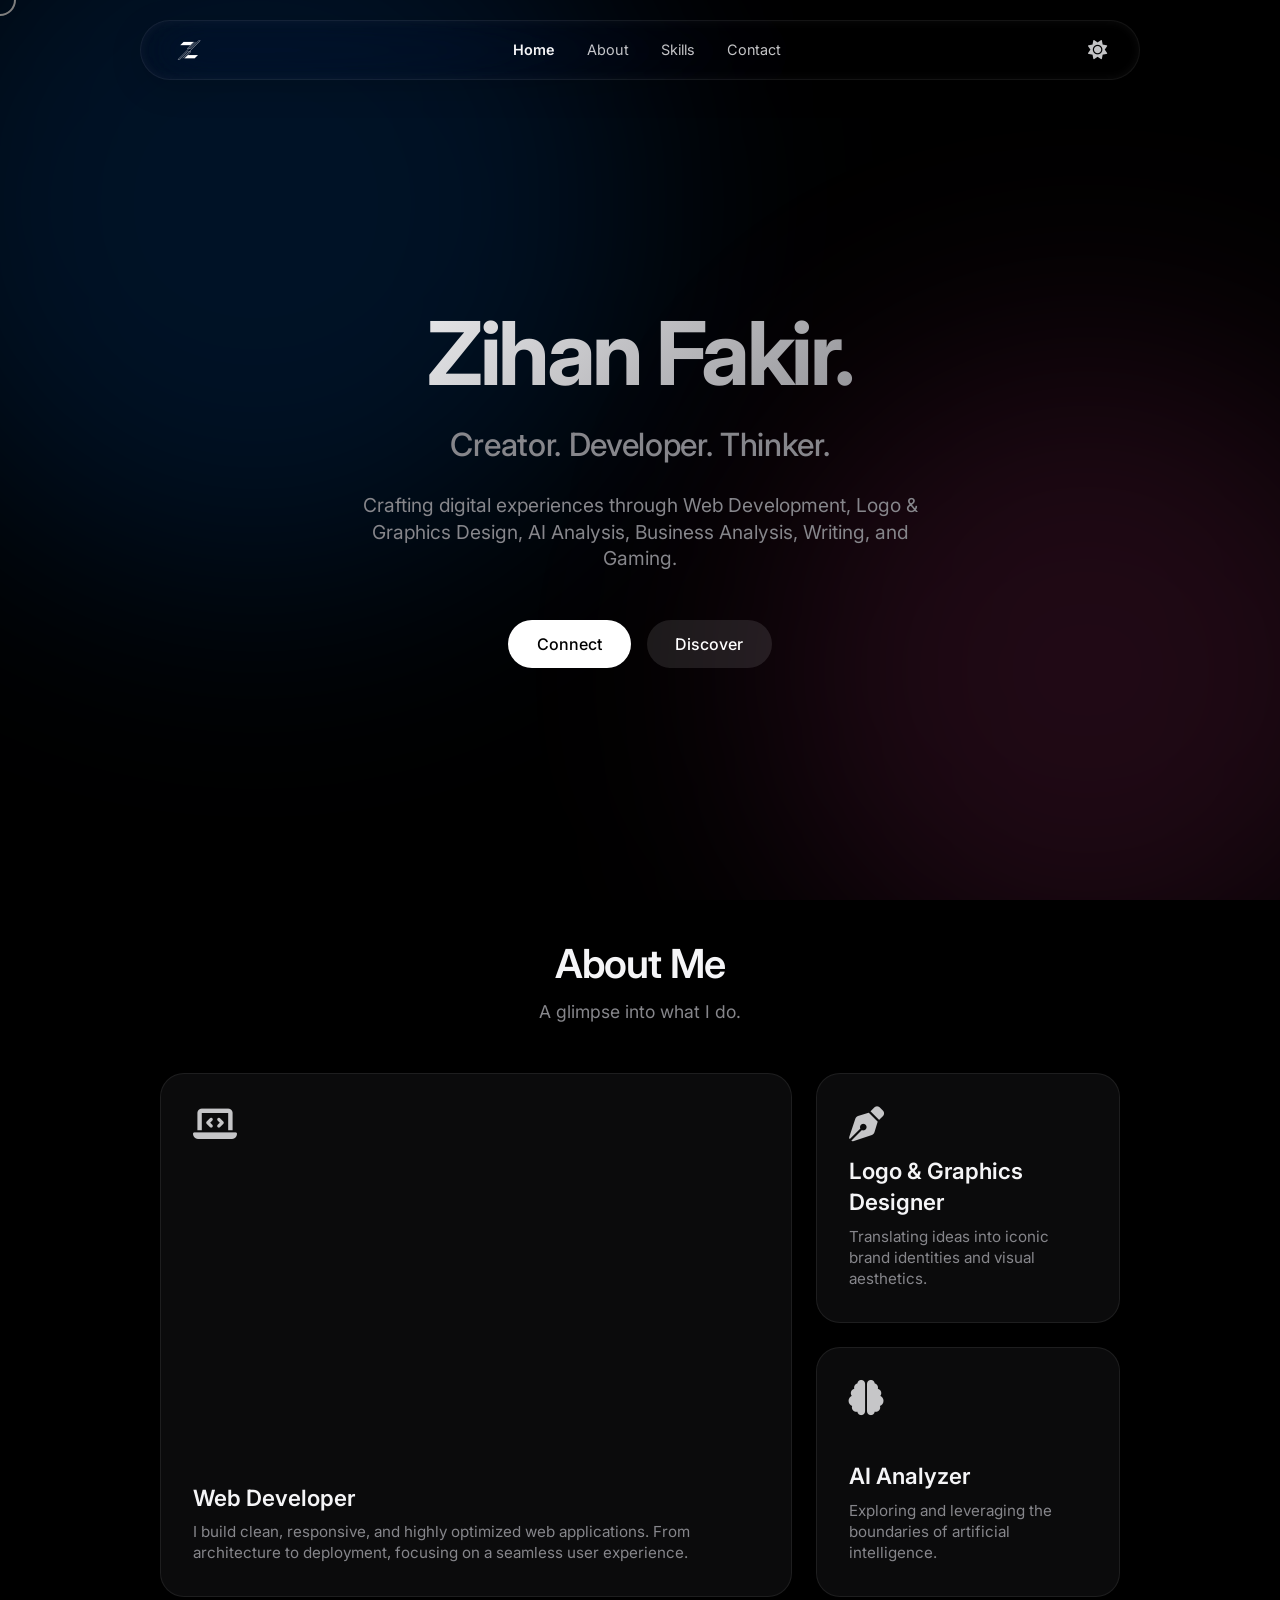
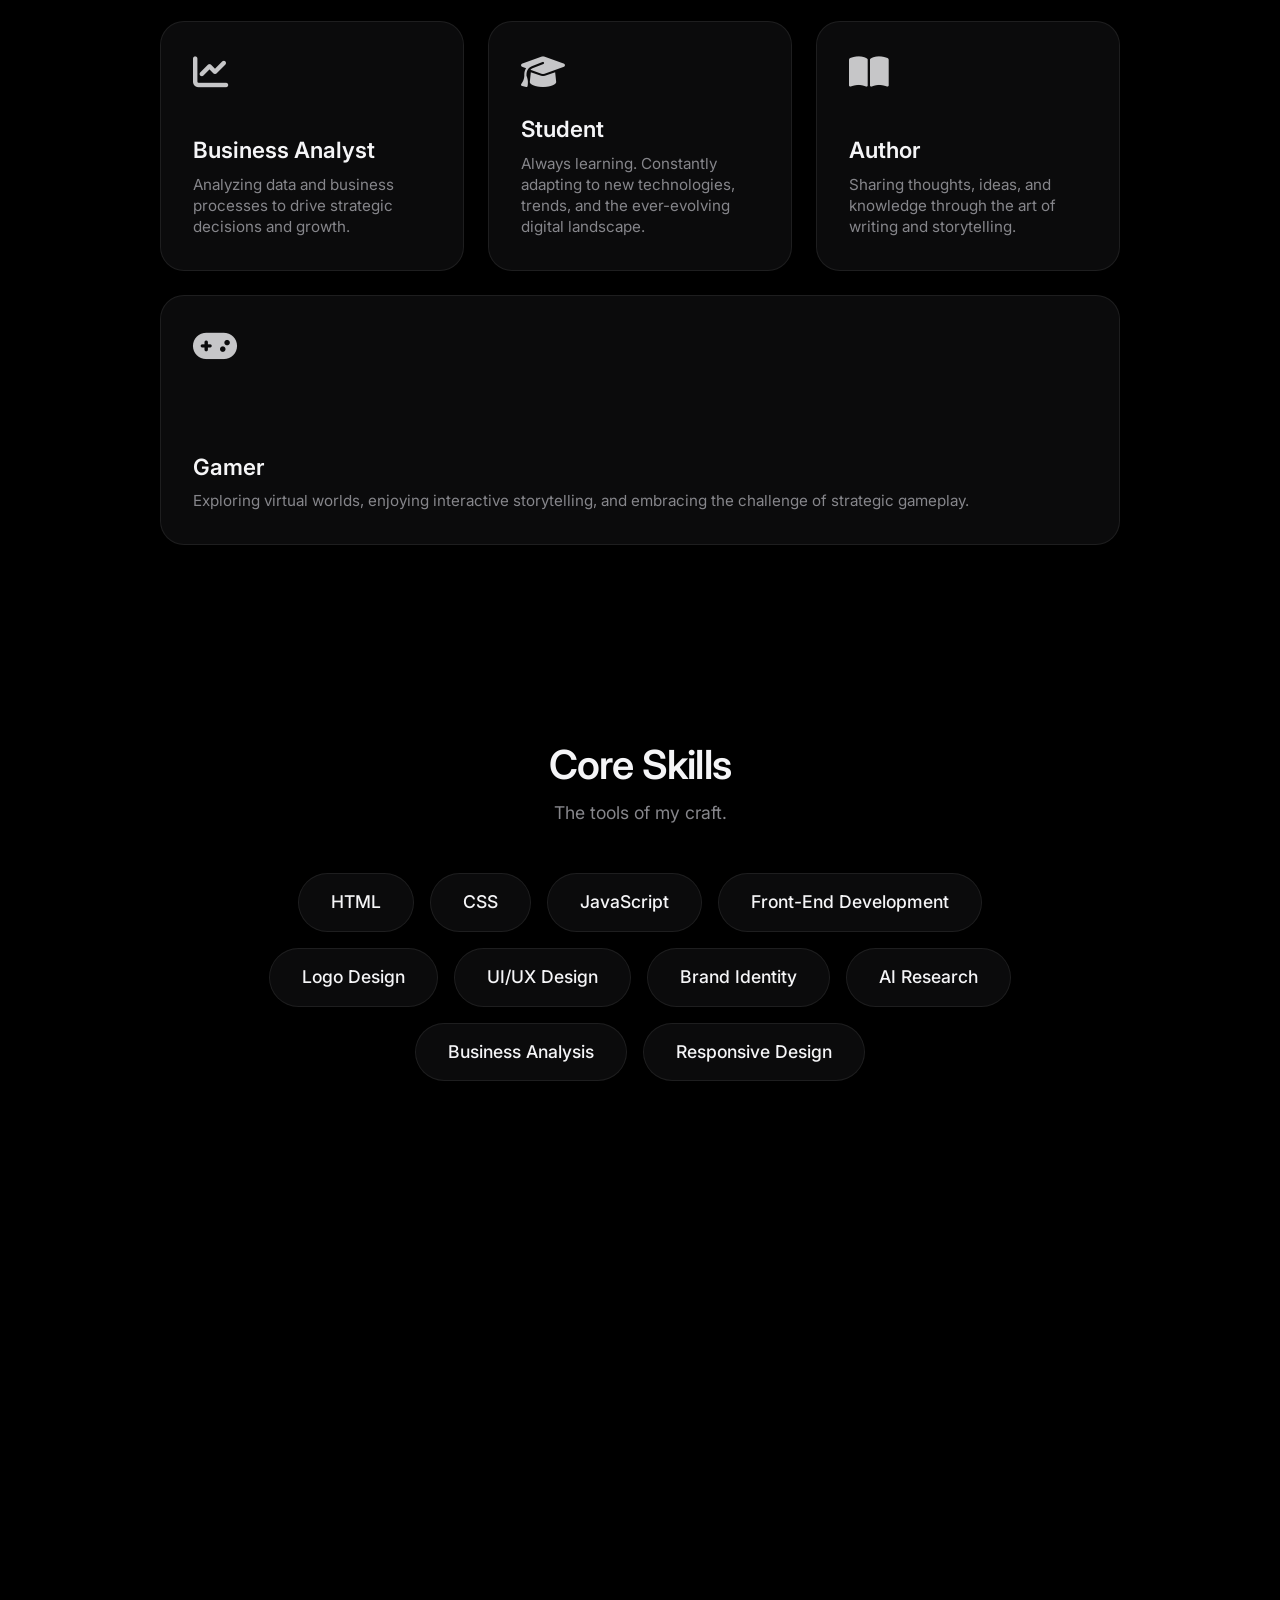
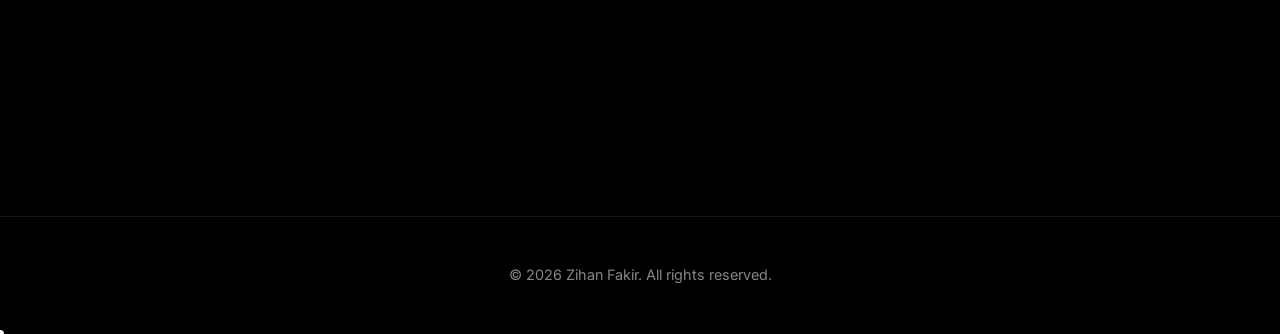
==== index.html @ 5f80e356 "Ultra Load Speed: Disable all initial hiding and fade-in animations on mobile so content appears ins" ====
<!DOCTYPE html>
<html lang="en" data-theme="dark">
<head>
    <meta charset="UTF-8">
    <meta name="viewport" content="width=device-width, initial-scale=1.0, maximum-scale=1.0, user-scalable=no">
    <meta name="description" content="Zihan Fakir (জিহান ফকির) - Professional Web Developer, Logo Designer, AI Analyzer, Business Analyst, Author, and Gamer.">
    <meta name="keywords" content="Zihan Fakir, জিহান ফকির, Web Developer, Logo Designer, AI Analyzer, Business Analyst, Author, Gamer, Graphics Designer, Zihan Fakir Portfolio">
    <meta name="author" content="Zihan Fakir">
    <link rel="canonical" href="https://zihanfakir.pro.bd/">
    <meta name="theme-color" content="#000000">
    
    <!-- Open Graph / Facebook / WhatsApp -->
    <meta property="og:type" content="website">
    <meta property="og:url" content="https://zihanfakir.pro.bd/">
    <meta property="og:title" content="Zihan Fakir - Portfolio">
    <meta property="og:description" content="Professional Web Developer, Logo Designer, AI Analyzer, Business Analyst, Author, and Gamer.">
    <meta property="og:image" content="https://zihanfakir.pro.bd/assets/og-image-small.jpg">
    <meta property="og:image:type" content="image/jpeg">
    <meta property="og:image:width" content="1200">
    <meta property="og:image:height" content="630">

    <!-- Twitter / X -->
    <meta property="twitter:card" content="summary_large_image">
    <meta property="twitter:url" content="https://zihanfakir.pro.bd/">
    <meta property="twitter:title" content="Zihan Fakir - Portfolio">
    <meta property="twitter:description" content="Professional Web Developer, Logo Designer, AI Analyzer, Business Analyst, Author, and Gamer.">
    <meta property="twitter:image" content="https://zihanfakir.pro.bd/assets/og-image-small.jpg">

    <!-- Structured Data for Google (Schema.org) -->
    <script type="application/ld+json">
    {
      "@context": "https://schema.org/",
      "@type": "Person",
      "name": "Zihan Fakir",
      "alternateName": "জিহান ফকির",
      "url": "https://zihanfakir.pro.bd/",
      "image": "https://zihanfakir.pro.bd/assets/og-image.png",
      "sameAs": [
        "https://facebook.com/zihanfakir",
        "https://x.com/zihanfakir",
        "https://instagram.com/zihanfakir",
        "https://github.com/zihanfakir",
        "https://snapchat.com/add/zihanfakir",
        "https://threads.net/@zihanfakir"
      ],
      "jobTitle": "Web Developer, Logo Designer, Author & Gamer",
      "worksFor": {
        "@type": "Organization",
        "name": "Freelance"
      }
    }
    </script>

    <title>Zihan Fakir</title>
    <link rel="icon" type="image/png" href="assets/favicon.png" sizes="144x144">
    <link rel="apple-touch-icon" href="assets/favicon.png">
    <link rel="stylesheet" href="style.css?v=13">
    <link rel="stylesheet" href="https://cdnjs.cloudflare.com/ajax/libs/font-awesome/6.5.2/css/all.min.css">
    <link href="https://fonts.googleapis.com/css2?family=Inter:wght@300;400;500;600;700&display=swap" rel="stylesheet">
</head>
<body>
    <div class="ambient-background">
        <div class="glow glow-1"></div>
        <div class="glow glow-2"></div>
    </div>

    <nav class="apple-nav">
        <div class="nav-content">
            <a href="#home" class="logo">
                <img id="main-logo" src="assets/2.png" alt="Zihan">
            </a>
            <div class="nav-links">
                <a href="#home">Home</a>
                <a href="#about">About</a>
                <a href="#skills">Skills</a>
                <a href="#contact">Contact</a>
            </div>
            <div class="nav-actions">
                <button id="theme-toggle" class="icon-btn" aria-label="Toggle Theme">
                    <i class="fas fa-sun"></i>
                </button>
                <button id="mobile-menu-btn" class="icon-btn mobile-menu-btn" aria-label="Menu">
                    <i class="fas fa-bars"></i>
                </button>
            </div>
        </div>
    </nav>

    <main>
        <section id="home" class="hero fade-in">
            <div class="hero-text">
                <h1 class="title">Zihan Fakir.</h1>
                <h2 class="subtitle">Creator. Developer. Thinker.</h2>
                <p class="description">Crafting digital experiences through Web Development, Logo & Graphics Design, AI Analysis, Business Analysis, Writing, and Gaming.</p>
                <div class="hero-actions">
                    <a href="#contact" class="btn btn-primary">Connect</a>
                    <a href="#about" class="btn btn-secondary">Discover</a>
                </div>
            </div>
        </section>

        <section id="about" class="bento-section scroll-reveal">
            <div class="section-heading">
                <h3>About Me</h3>
                <p>A glimpse into what I do.</p>
            </div>
            <div class="bento-grid">
                <div class="bento-item glass large">
                    <i class="fas fa-laptop-code item-icon"></i>
                    <h4>Web Developer</h4>
                    <p>I build clean, responsive, and highly optimized web applications. From architecture to deployment, focusing on a seamless user experience.</p>
                </div>
                <div class="bento-item glass">
                    <i class="fas fa-pen-nib item-icon"></i>
                    <h4>Logo & Graphics Designer</h4>
                    <p>Translating ideas into iconic brand identities and visual aesthetics.</p>
                </div>
                <div class="bento-item glass">
                    <i class="fas fa-brain item-icon"></i>
                    <h4>AI Analyzer</h4>
                    <p>Exploring and leveraging the boundaries of artificial intelligence.</p>
                </div>
                <div class="bento-item glass">
                    <i class="fas fa-chart-line item-icon"></i>
                    <h4>Business Analyst</h4>
                    <p>Analyzing data and business processes to drive strategic decisions and growth.</p>
                </div>
                <div class="bento-item glass">
                    <i class="fas fa-graduation-cap item-icon"></i>
                    <h4>Student</h4>
                    <p>Always learning. Constantly adapting to new technologies, trends, and the ever-evolving digital landscape.</p>
                </div>
                <div class="bento-item glass">
                    <i class="fas fa-book-open item-icon"></i>
                    <h4>Author</h4>
                    <p>Sharing thoughts, ideas, and knowledge through the art of writing and storytelling.</p>
                </div>
                <div class="bento-item glass wide">
                    <i class="fas fa-gamepad item-icon"></i>
                    <h4>Gamer</h4>
                    <p>Exploring virtual worlds, enjoying interactive storytelling, and embracing the challenge of strategic gameplay.</p>
                </div>
            </div>
        </section>

        <section id="skills" class="bento-section scroll-reveal">
            <div class="section-heading">
                <h3>Core Skills</h3>
                <p>The tools of my craft.</p>
            </div>
            <div class="skills-grid">
                <div class="skill-pill glass">HTML</div>
                <div class="skill-pill glass">CSS</div>
                <div class="skill-pill glass">JavaScript</div>
                <div class="skill-pill glass">Front-End Development</div>
                <div class="skill-pill glass">Logo Design</div>
                <div class="skill-pill glass">UI/UX Design</div>
                <div class="skill-pill glass">Brand Identity</div>
                <div class="skill-pill glass">AI Research</div>
                <div class="skill-pill glass">Business Analysis</div>
                <div class="skill-pill glass">Responsive Design</div>
            </div>
        </section>

        <section id="contact" class="contact-section scroll-reveal">
            <div class="section-heading">
                <h3>Get in Touch</h3>
                <p>Let's build something extraordinary together.</p>
            </div>
            <div class="social-bento">
                <a href="https://facebook.com/zihanfakir" target="_blank" rel="noopener noreferrer" class="glass social-link"><i class="fab fa-facebook-f"></i></a>
                <a href="https://x.com/zihanfakir" target="_blank" rel="noopener noreferrer" class="glass social-link"><i class="fa-brands fa-x-twitter"></i></a>
                <a href="https://instagram.com/zihanfakir" target="_blank" rel="noopener noreferrer" class="glass social-link"><i class="fab fa-instagram"></i></a>
                <a href="https://t.me/zihanfakir" target="_blank" rel="noopener noreferrer" class="glass social-link"><i class="fab fa-telegram-plane"></i></a>
                <a href="https://tiktok.com/@zihanfakir" target="_blank" rel="noopener noreferrer" class="glass social-link"><i class="fab fa-tiktok"></i></a>
                <a href="https://wa.me/8801402963123" target="_blank" rel="noopener noreferrer" class="glass social-link"><i class="fab fa-whatsapp"></i></a>
                <a href="https://m.me/zihanfakir" target="_blank" rel="noopener noreferrer" class="glass social-link"><i class="fab fa-facebook-messenger"></i></a>
                <a href="https://github.com/zihanfakir" target="_blank" rel="noopener noreferrer" class="glass social-link"><i class="fab fa-github"></i></a>
                <a href="https://pinterest.com/zihanfakir" target="_blank" rel="noopener noreferrer" class="glass social-link"><i class="fab fa-pinterest-p"></i></a>
                <a href="https://snapchat.com/add/zihanfakir" target="_blank" rel="noopener noreferrer" class="glass social-link"><i class="fa-brands fa-snapchat"></i></a>
                <a href="https://threads.net/@zihanfakir" target="_blank" rel="noopener noreferrer" class="glass social-link"><i class="fa-brands fa-threads"></i></a>
                <a href="https://open.spotify.com/user/31cboxbn6rh4detgourruq4pz3ty" target="_blank" rel="noopener noreferrer" class="glass social-link"><i class="fa-brands fa-spotify"></i></a>
            </div>
        </section>
    </main>

    <footer class="footer">
        <p>&copy; <span id="year"></span> Zihan Fakir. All rights reserved.</p>
    </footer>

    <script src="script.js?v=8"></script>
</body>
</html>
---- style.css ----
:root {
    /* Apple Dark Theme */
    --bg-color: #000000;
    --text-primary: #f5f5f7;
    --text-secondary: #86868b;
    --glass-bg: rgba(28, 28, 30, 0.4);
    --glass-border: rgba(255, 255, 255, 0.08);
    --nav-bg: rgba(0, 0, 0, 0.05);
    --btn-primary-bg: #ffffff;
    --btn-primary-text: #000000;
    --btn-secondary-bg: rgba(255, 255, 255, 0.1);
    --btn-secondary-text: #ffffff;
    
    /* Glows */
    --glow-1: rgba(0, 122, 255, 0.15); /* Blue */
    --glow-2: rgba(213, 63, 140, 0.15); /* Pink/Purple */
}

[data-theme="light"] {
    /* Apple Light Theme */
    --bg-color: #f5f5f7;
    --text-primary: #1d1d1f;
    --text-secondary: #86868b;
    --glass-bg: rgba(255, 255, 255, 0.5);
    --glass-border: rgba(0, 0, 0, 0.04);
    --nav-bg: rgba(255, 255, 255, 0.1);
    --btn-primary-bg: #000000;
    --btn-primary-text: #ffffff;
    --btn-secondary-bg: rgba(0, 0, 0, 0.08);
    --btn-secondary-text: #1d1d1f;
    
    /* Glows */
    --glow-1: rgba(0, 122, 255, 0.08);
    --glow-2: rgba(213, 63, 140, 0.08);
}

* {
    margin: 0;
    padding: 0;
    box-sizing: border-box;
    font-family: 'Inter', -apple-system, BlinkMacSystemFont, sans-serif;
    -webkit-font-smoothing: antialiased;
    scroll-behavior: smooth;
    
    /* Prevent text selection and mobile tap highlights */
    user-select: none;
    -webkit-user-select: none;
    -moz-user-select: none;
    -webkit-tap-highlight-color: transparent;
}

body {
    background-color: var(--bg-color);
    color: var(--text-primary);
    overflow-x: hidden;
    line-height: 1.4;
}

/* Subtle Ambient Glows - Hardware Accelerated for 120 FPS */
.ambient-background {
    position: fixed;
    top: 0;
    left: 0;
    width: 100%; /* Fixed 100vw causing horizontal scroll on mobile */
    height: 100vh;
    z-index: -1;
    overflow: hidden;
    pointer-events: none; /* Prevents invisible layer from blocking clicks */
}

.glow {
    position: absolute;
    filter: blur(120px);
    border-radius: 50%;
    animation: drift 20s infinite alternate linear;
    will-change: transform;
    transform: translate3d(0, 0, 0); /* Force GPU acceleration */
}

.glow-1 {
    width: 60vw;
    height: 60vw;
    top: -20%;
    left: -10%;
    background: var(--glow-1);
}

.glow-2 {
    width: 50vw;
    height: 50vw;
    bottom: -10%;
    right: -10%;
    background: var(--glow-2);
    animation-direction: alternate-reverse;
}

@keyframes drift {
    0% { transform: translate3d(0, 0, 0); }
    100% { transform: translate3d(5%, 10%, 0); }
}

/* Glassmorphism Utilities */
.glass {
    background: var(--glass-bg);
    backdrop-filter: blur(24px);
    -webkit-backdrop-filter: blur(24px);
    border: 1px solid var(--glass-border);
}

/* Navigation - Liquid Glass Style */
.apple-nav {
    position: fixed;
    top: 20px;
    left: 50%;
    transform: translate3d(-50%, 0, 0);
    width: 90%;
    max-width: 1000px;
    background: var(--nav-bg);
    backdrop-filter: blur(30px) saturate(150%);
    -webkit-backdrop-filter: blur(30px) saturate(150%);
    border: 1px solid var(--glass-border);
    box-shadow: 0 8px 32px rgba(0, 0, 0, 0.15), inset 0 0 10px rgba(255, 255, 255, 0.05);
    border-radius: 100px;
    z-index: 1000;
}

.nav-content {
    max-width: 1000px;
    margin: 0 auto;
    display: flex;
    justify-content: space-between;
    align-items: center;
    padding: 0.8rem 2rem;
    position: relative;
}

.logo {
    display: flex;
    align-items: center;
}

.logo img {
    height: 32px;
    border-radius: 50%;
    transition: transform 0.3s cubic-bezier(0.22, 1, 0.36, 1);
}

[data-theme="dark"] .logo img {
    filter: invert(1) brightness(2);
}

.logo img:hover {
    transform: scale(1.05) translate3d(0, 0, 0);
}

.nav-links {
    display: flex;
    gap: 2rem;
}

.nav-links a {
    color: var(--text-primary);
    text-decoration: none;
    font-size: 0.9rem;
    font-weight: 400;
    opacity: 0.8;
    transition: opacity 0.2s ease;
    position: relative;
}

.nav-links a:hover, .nav-links a.active {
    opacity: 1;
}

.nav-links a.active {
    font-weight: 600;
}

.nav-actions {
    display: flex;
    gap: 1rem;
    align-items: center;
}

.icon-btn {
    background: none;
    border: none;
    color: var(--text-primary);
    font-size: 1.2rem;
    cursor: pointer;
    opacity: 0.8;
    transition: opacity 0.2s ease, transform 0.2s cubic-bezier(0.22, 1, 0.36, 1);
}

.icon-btn:hover {
    opacity: 1;
    transform: scale(1.1) translate3d(0, 0, 0);
}

.mobile-menu-btn {
    display: none;
}

/* Main Layout */
main {
    max-width: 1000px;
    margin: 0 auto;
    padding: 120px 20px 60px;
}

.section-heading {
    text-align: center;
    margin-bottom: 3rem;
}

.section-heading h3 {
    font-size: 2.5rem;
    font-weight: 600;
    letter-spacing: -0.02em;
    margin-bottom: 0.5rem;
}

.section-heading p {
    font-size: 1.1rem;
    color: var(--text-secondary);
}

/* Hero Section */
.hero {
    min-height: 80vh;
    min-height: 80svh; /* Safari dynamic viewport support */
    display: flex;
    align-items: center;
    justify-content: center;
    text-align: center;
}

.hero-text {
    max-width: 800px;
}

.title {
    font-size: clamp(2.5rem, 10vw, 5.5rem); /* Fluid scaling prevents overflow on small screens */
    font-weight: 700;
    letter-spacing: -0.04em;
    margin-bottom: 0.5rem;
    background: linear-gradient(135deg, var(--text-primary) 0%, var(--text-secondary) 100%);
    -webkit-background-clip: text;
    -webkit-text-fill-color: transparent;
}

.subtitle {
    font-size: 2rem;
    font-weight: 500;
    color: var(--text-secondary);
    margin-bottom: 1.5rem;
    letter-spacing: -0.01em;
}

.description {
    font-size: 1.2rem;
    color: var(--text-secondary);
    margin-bottom: 3rem;
    max-width: 600px;
    margin-left: auto;
    margin-right: auto;
}

.hero-actions {
    display: flex;
    gap: 1rem;
    justify-content: center;
}

.btn {
    padding: 0.8rem 1.8rem;
    border-radius: 100px;
    font-size: 1rem;
    font-weight: 500;
    text-decoration: none;
    transition: transform 0.2s cubic-bezier(0.22, 1, 0.36, 1), opacity 0.2s ease;
}

.btn:active {
    transform: scale(0.95) translate3d(0, 0, 0);
}

.btn-primary {
    background: var(--btn-primary-bg);
    color: var(--btn-primary-text);
}

.btn-primary:hover {
    opacity: 0.9;
}

.btn-secondary {
    background: var(--btn-secondary-bg);
    color: var(--btn-secondary-text);
}

.btn-secondary:hover {
    background: rgba(134, 134, 139, 0.2);
}

/* Bento Grid System */
.bento-section {
    padding: 6rem 0;
}

.bento-grid {
    display: grid;
    grid-template-columns: repeat(3, 1fr);
    grid-auto-rows: 250px;
    gap: 1.5rem;
}

.bento-item {
    border-radius: 24px;
    padding: 2rem;
    display: flex;
    flex-direction: column;
    justify-content: flex-end;
    position: relative;
    overflow: hidden;
    transition: transform 0.4s cubic-bezier(0.22, 1, 0.36, 1), box-shadow 0.4s ease;
}

.bento-item:hover {
    transform: translate3d(0, -5px, 0);
    box-shadow: 0 10px 40px rgba(0, 0, 0, 0.1);
}

.item-icon {
    font-size: 2.2rem;
    color: var(--text-primary);
    opacity: 0.8;
    margin-bottom: auto;
}

.bento-item h4 {
    font-size: 1.4rem;
    font-weight: 600;
    margin-bottom: 0.5rem;
}

.bento-item p {
    font-size: 0.95rem;
    color: var(--text-secondary);
}

.bento-item.large {
    grid-column: span 2;
    grid-row: span 2;
}

.bento-item.wide {
    grid-column: span 3;
    grid-row: span 1;
}

.bento-item.medium {
    grid-column: span 2;
    grid-row: span 1;
}

/* Skills */
.skills-grid {
    display: flex;
    flex-wrap: wrap;
    gap: 1rem;
    justify-content: center;
    max-width: 800px;
    margin: 0 auto;
}

.skill-pill {
    padding: 1rem 2rem;
    border-radius: 100px;
    font-size: 1.1rem;
    font-weight: 500;
    transition: transform 0.3s cubic-bezier(0.22, 1, 0.36, 1);
}

.skill-pill:hover {
    transform: scale(1.05) translate3d(0, 0, 0);
}

/* Contact / Social Bento */
.contact-section {
    padding: 6rem 0;
}

.social-bento {
    display: grid;
    grid-template-columns: repeat(auto-fit, minmax(100px, 1fr));
    gap: 1.5rem;
    max-width: 800px;
    margin: 0 auto;
}

.social-link {
    aspect-ratio: 1;
    border-radius: 24px;
    display: flex;
    align-items: center;
    justify-content: center;
    font-size: 2.5rem;
    color: var(--text-primary);
    text-decoration: none;
    transition: transform 0.4s cubic-bezier(0.22, 1, 0.36, 1), background-color 0.4s ease;
}

.social-link:hover {
    transform: scale(1.1) translate3d(0, 0, 0);
    background-color: var(--btn-primary-bg);
    color: var(--btn-primary-text);
}

/* Footer */
.footer {
    text-align: center;
    padding: 3rem;
    color: var(--text-secondary);
    font-size: 0.9rem;
    border-top: 1px solid var(--glass-border);
}

/* God Level Smooth Load Animations */
.fade-in {
    opacity: 0;
    animation: fadeInUp 0.8s cubic-bezier(0.22, 1, 0.36, 1) forwards;
}

@keyframes fadeInUp {
    from {
        opacity: 0;
        transform: translate3d(0, 40px, 0);
    }
    to {
        opacity: 1;
        transform: translate3d(0, 0, 0);
    }
}

/* Safe Scroll Animations */
.scroll-reveal {
    opacity: 0;
    transform: translateY(40px);
    transition: opacity 0.8s cubic-bezier(0.22, 1, 0.36, 1), transform 0.8s cubic-bezier(0.22, 1, 0.36, 1);
}

.scroll-reveal.visible {
    opacity: 1;
    transform: translateY(0);
}

.hero { animation-delay: 0.1s; }
#about { transition-delay: 0.2s; }
#skills { transition-delay: 0.3s; }
#contact { transition-delay: 0.4s; }

/* Custom Scrollbar for God-Level Polish */
::-webkit-scrollbar {
    width: 8px;
}
::-webkit-scrollbar-track {
    background: var(--bg-color);
}
::-webkit-scrollbar-thumb {
    background: var(--glass-border);
    border-radius: 10px;
}
::-webkit-scrollbar-thumb:hover {
    background: var(--text-secondary);
}

/* Mobile Responsiveness & 120fps fixes */
@media (max-width: 900px) {
    .bento-grid {
        grid-template-columns: repeat(2, 1fr);
    }
    .bento-item.large {
        grid-column: span 2;
        grid-row: span 1;
    }
    .bento-item.wide, .bento-item.medium {
        grid-column: span 2;
    }
}

@media (max-width: 768px) {
    /* Extreme performance optimizations for mobile (Zero Lag) */
    :root {
        --nav-bg: rgba(0, 0, 0, 0.85);
        --glass-bg: rgba(28, 28, 30, 0.85);
    }
    [data-theme="light"] {
        --nav-bg: rgba(255, 255, 255, 0.9);
        --glass-bg: rgba(255, 255, 255, 0.85);
    }

    /* Glow is now optimized at the bottom of the file instead of hidden completely */
    
    .glass {
        backdrop-filter: none !important;
        -webkit-backdrop-filter: none !important;
    }
    
    .apple-nav {
        backdrop-filter: none !important;
        -webkit-backdrop-filter: none !important;
    }

    .nav-links {
        position: absolute;
        top: 120%;
        left: 0;
        width: 100%;
        flex-direction: column;
        background: var(--nav-bg);
        backdrop-filter: none;
        -webkit-backdrop-filter: none;
        padding: 1.5rem 0;
        border-radius: 24px;
        border: 1px solid var(--glass-border);
        box-shadow: 0 10px 40px rgba(0,0,0,0.2);
        opacity: 0;
        pointer-events: none;
        transform: translate3d(0, -10px, 0);
        transition: all 0.4s cubic-bezier(0.22, 1, 0.36, 1);
        gap: 1.5rem;
        /* Removed will-change to fix iOS Safari flickering bug */
    }
    
    .nav-links.active {
        opacity: 1;
        pointer-events: all;
        transform: translate3d(0, 5px, 0);
    }
    
    .nav-links a {
        font-size: 1.1rem;
        text-align: center;
        display: block;
    }
    
    .mobile-menu-btn {
        display: flex;
        padding: 0.5rem; /* Increase tap target size for better accessibility */
    }
}

@media (max-width: 600px) {
    .subtitle { font-size: 1.2rem; }
    
    .nav-content {
        padding: 0.6rem 1rem;
    }
    
    .bento-grid {
        grid-template-columns: 1fr;
        grid-auto-rows: minmax(200px, auto);
        gap: 1rem; /* Reduce gap for tiny screens */
    }
    
    .bento-item {
        padding: 1.5rem;
    }
    
    .bento-item.large, .bento-item.wide, .bento-item.medium {
        grid-column: span 1;
        grid-row: auto;
    }
    
    .social-bento {
        grid-template-columns: repeat(3, 1fr);
        gap: 1rem; /* Reduce gap for tiny screens */
    }
    
    .social-link {
        font-size: 1.8rem;
        border-radius: 16px;
    }
    
    main {
        padding: 100px 15px 40px; /* Reduce padding for small screens */
    }
}

/* Custom Cursor for PC */
@media (pointer: fine) {
    body, a, button, .icon-btn, .social-link {
        cursor: none !important;
    }
    
    .custom-cursor, .custom-cursor-follower {
        position: fixed;
        pointer-events: none;
        z-index: 9999;
        border-radius: 50%;
        transform: translate(-50%, -50%);
        transition: transform 0.1s ease;
        mix-blend-mode: difference;
    }
    
    .custom-cursor {
        width: 8px;
        height: 8px;
        background-color: #fff;
    }
    
    .custom-cursor-follower {
        width: 32px;
        height: 32px;
        border: 2px solid #fff;
        opacity: 0.5;
        transition: transform 0.15s ease-out, width 0.2s, height 0.2s, background-color 0.2s, opacity 0.2s;
    }
    
    .custom-cursor-follower.hover {
        width: 48px;
        height: 48px;
        background-color: #fff;
        border-color: transparent;
        opacity: 0.2;
    }
}

/* 🚀 God-Level Mobile Performance Optimizations */
@media (max-width: 768px) {
    /* 1. Disable ambient background completely for a solid color background on mobile */
    .ambient-background, .glow {
        display: none !important;
    }
    
    /* 2. Remove blur but keep translucent background so text is readable */
    .apple-nav {
        backdrop-filter: none !important;
        -webkit-backdrop-filter: none !important;
        background: var(--nav-bg) !important;
        /* Keep border and shadow so it looks like a pill */
    }

    .glass {
        backdrop-filter: blur(12px) !important;
        -webkit-backdrop-filter: blur(12px) !important;
    }
    
    /* 3. Disable hover-state transitions to prevent accidental repaints on touch scroll */
    .bento-item, .skill-pill, .social-link {
        transition: transform 0.2s ease, opacity 0.2s ease !important;
        box-shadow: none !important;
    }

    /* 4. ULTRA LOAD SPEED: Disable all fade-in animations on mobile so content appears instantly */
    .fade-in, .scroll-reveal {
        opacity: 1 !important;
        transform: none !important;
        animation: none !important;
        transition: none !important;
    }
}
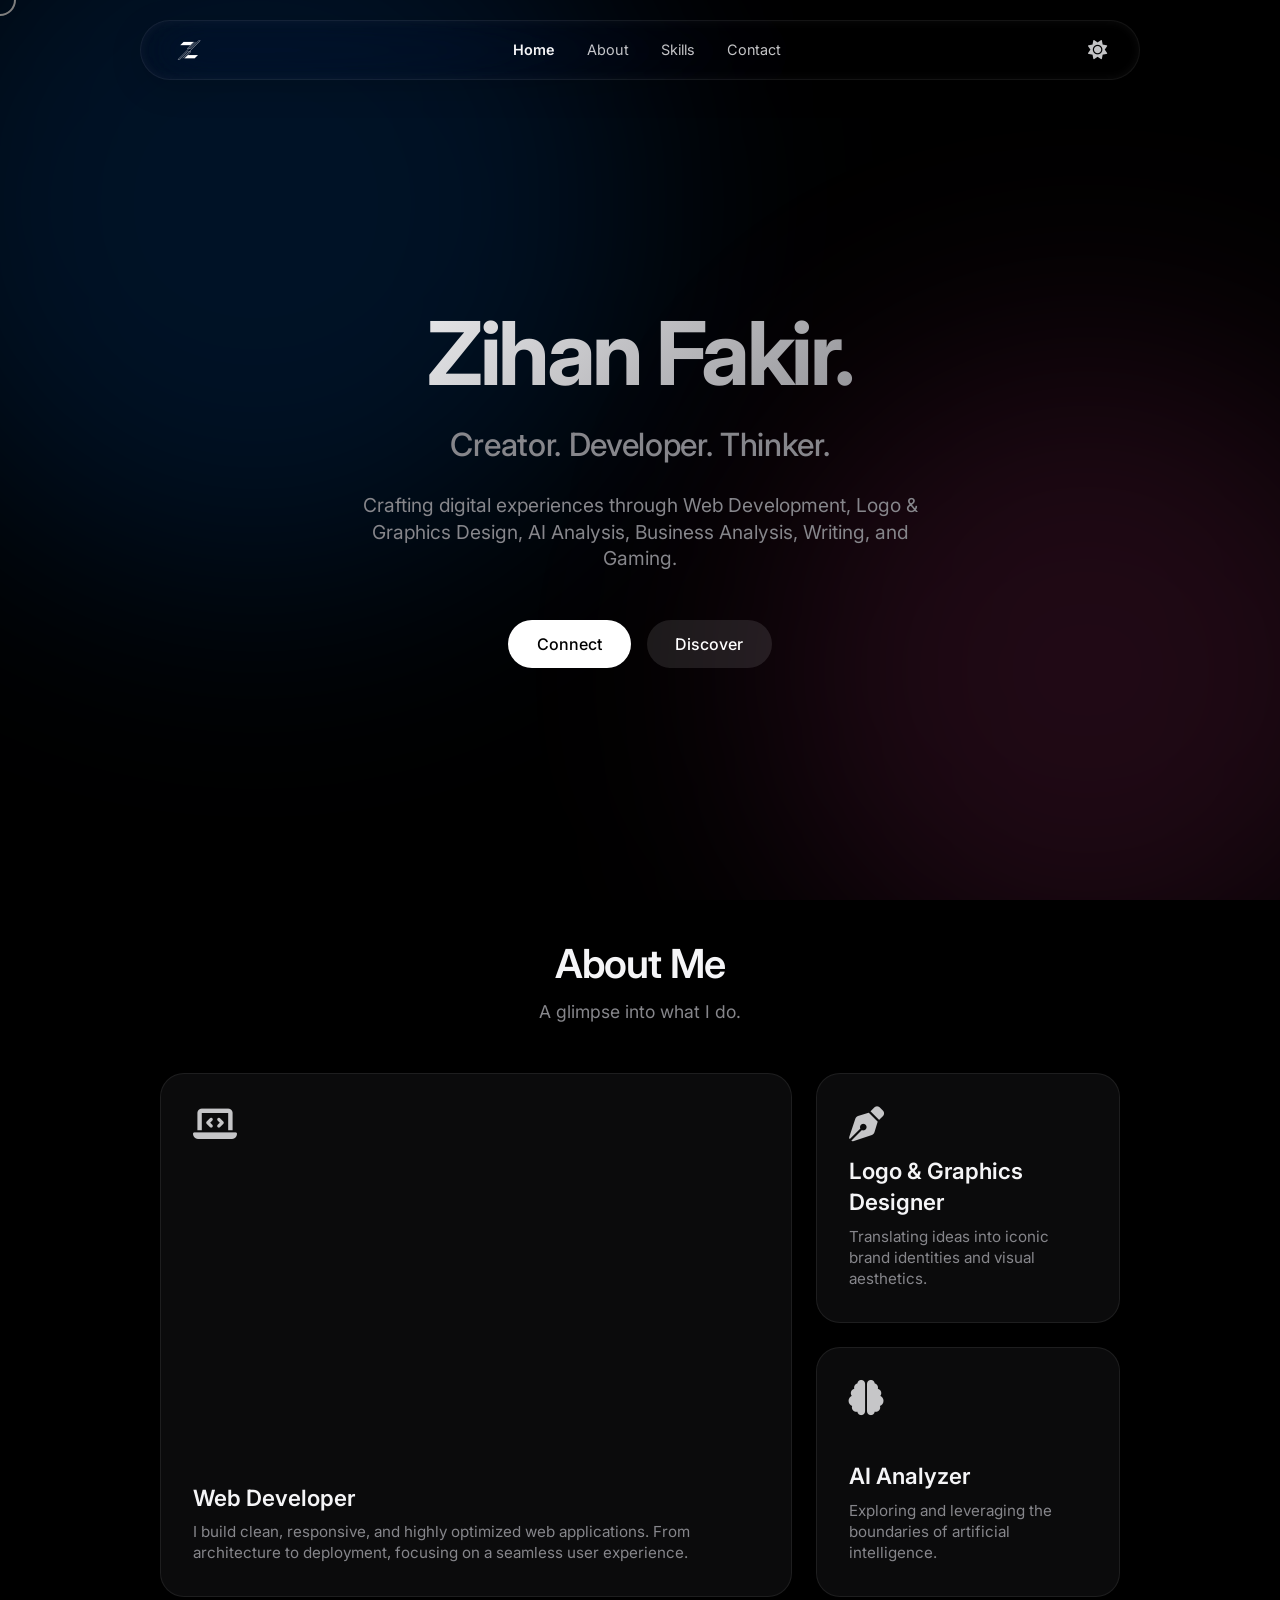
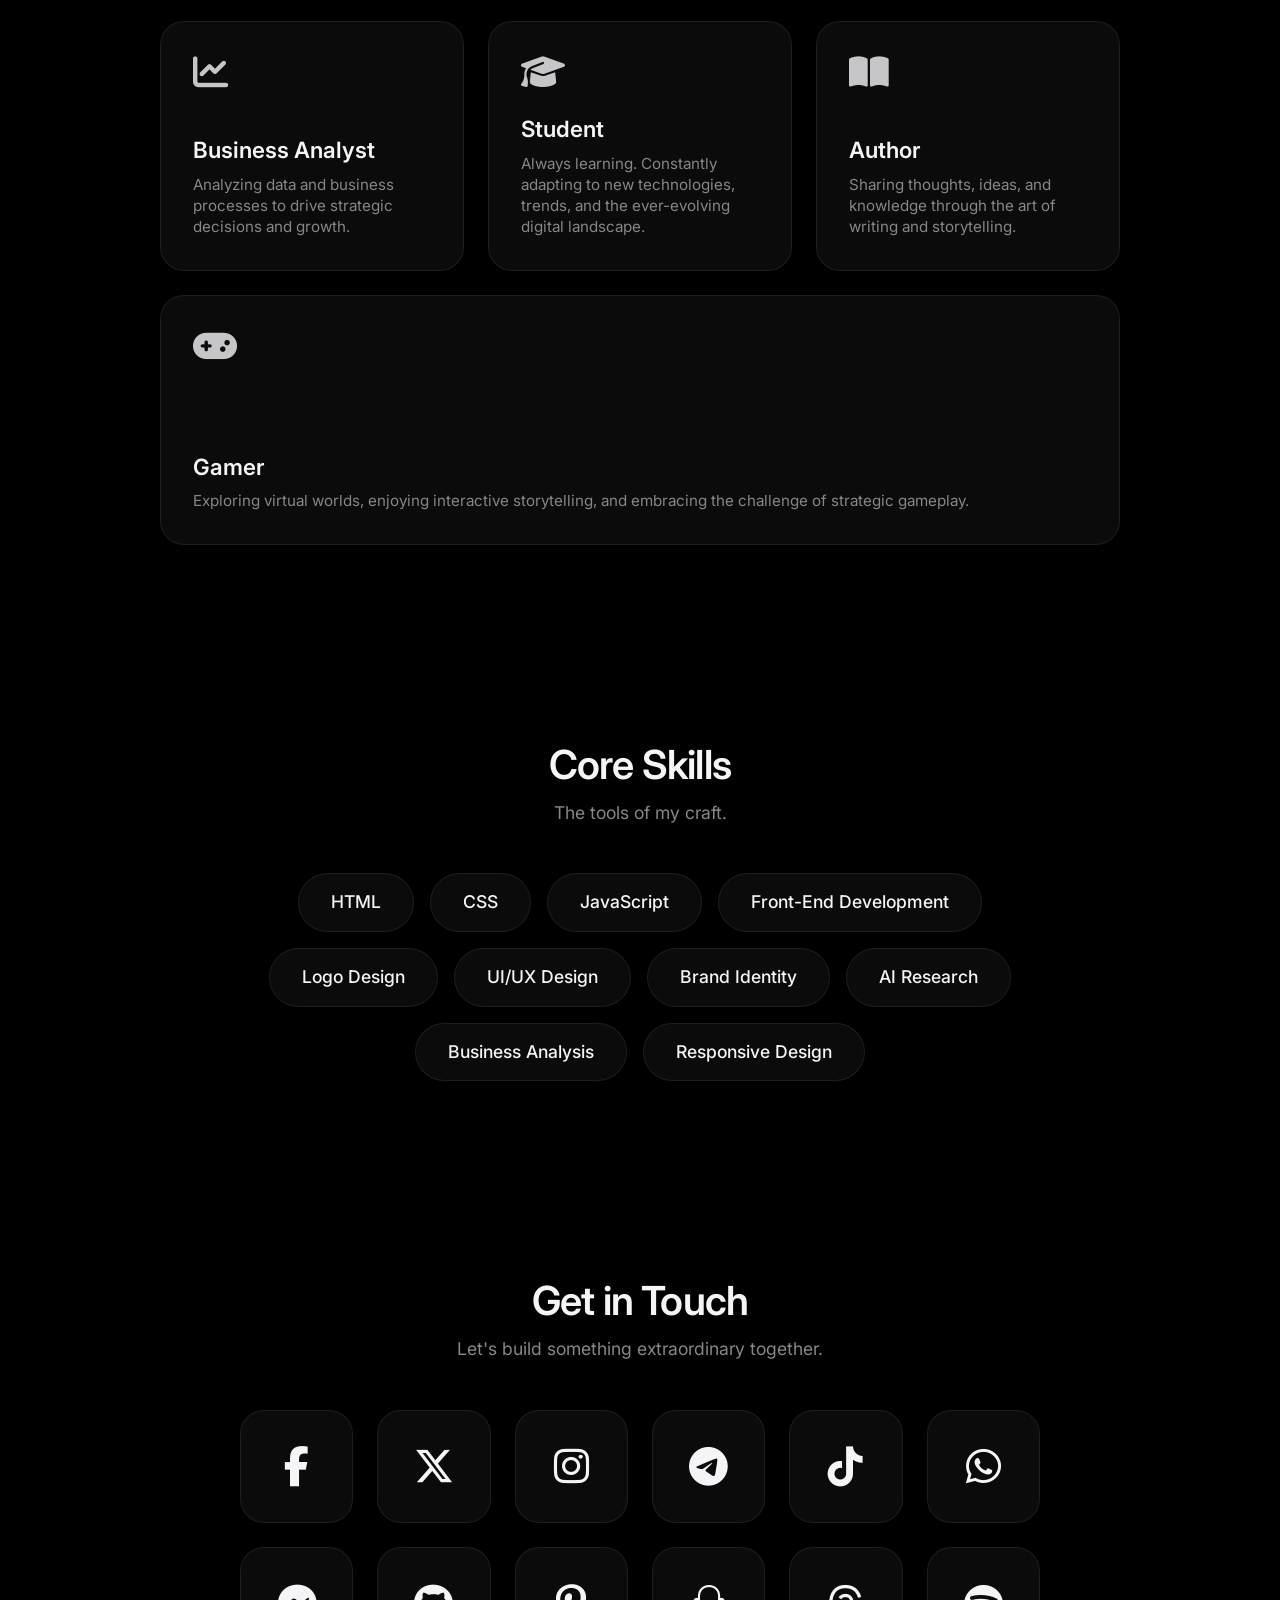
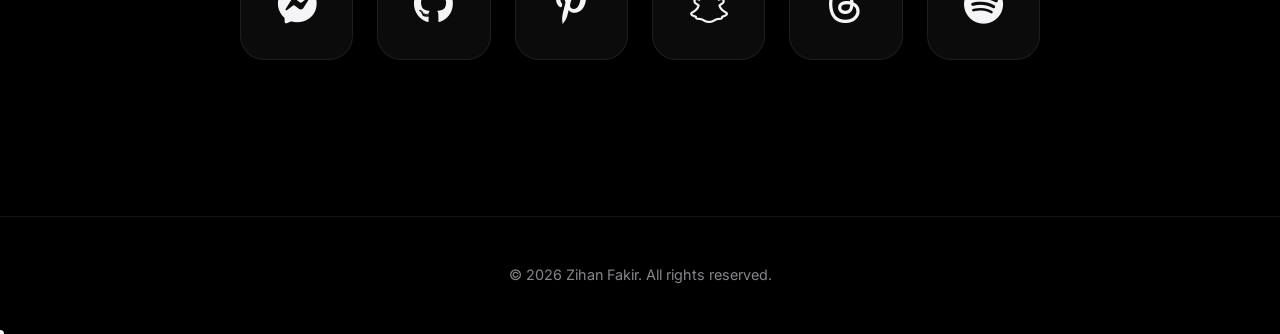
==== commit 7d0775c6: "Ultra Load Speed: Add font preconnect, defer script, async fontawesome to eliminate render-blocking " ====
--- a/index.html
+++ b/index.html
@@ -54,8 +54,15 @@
     <title>Zihan Fakir</title>
     <link rel="icon" type="image/png" href="assets/favicon.png" sizes="144x144">
     <link rel="apple-touch-icon" href="assets/favicon.png">
-    <link rel="stylesheet" href="style.css?v=13">
-    <link rel="stylesheet" href="https://cdnjs.cloudflare.com/ajax/libs/font-awesome/6.5.2/css/all.min.css">
+    
+    <!-- Ultra Load Speed Optimizations: Preconnect to external domains -->
+    <link rel="preconnect" href="https://fonts.googleapis.com">
+    <link rel="preconnect" href="https://fonts.gstatic.com" crossorigin>
+    <link rel="preconnect" href="https://cdnjs.cloudflare.com">
+
+    <link rel="stylesheet" href="style.css?v=14">
+    <link rel="stylesheet" href="https://cdnjs.cloudflare.com/ajax/libs/font-awesome/6.5.2/css/all.min.css" media="print" onload="this.media='all'">
+    <noscript><link rel="stylesheet" href="https://cdnjs.cloudflare.com/ajax/libs/font-awesome/6.5.2/css/all.min.css"></noscript>
     <link href="https://fonts.googleapis.com/css2?family=Inter:wght@300;400;500;600;700&display=swap" rel="stylesheet">
 </head>
 <body>
@@ -188,6 +195,6 @@
         <p>&copy; <span id="year"></span> Zihan Fakir. All rights reserved.</p>
     </footer>
 
-    <script src="script.js?v=8"></script>
+    <script src="script.js?v=9" defer></script>
 </body>
 </html>
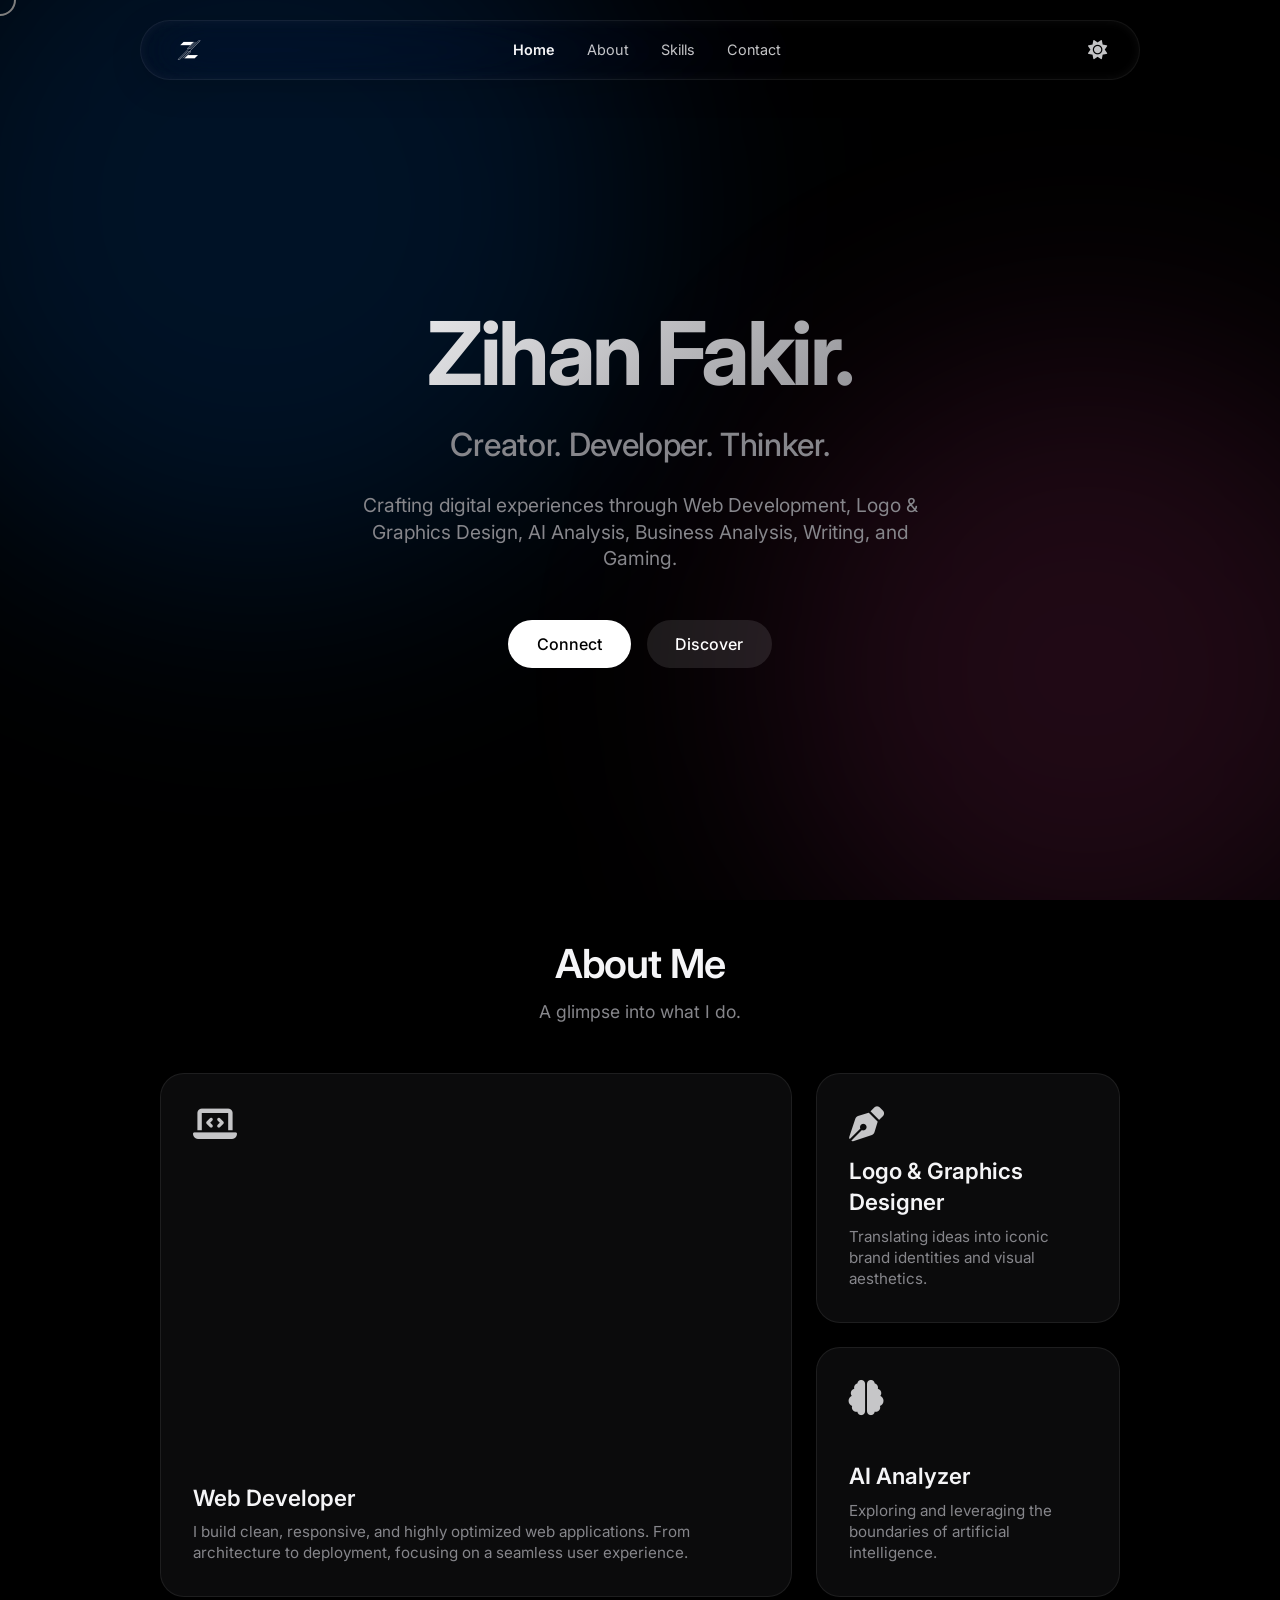
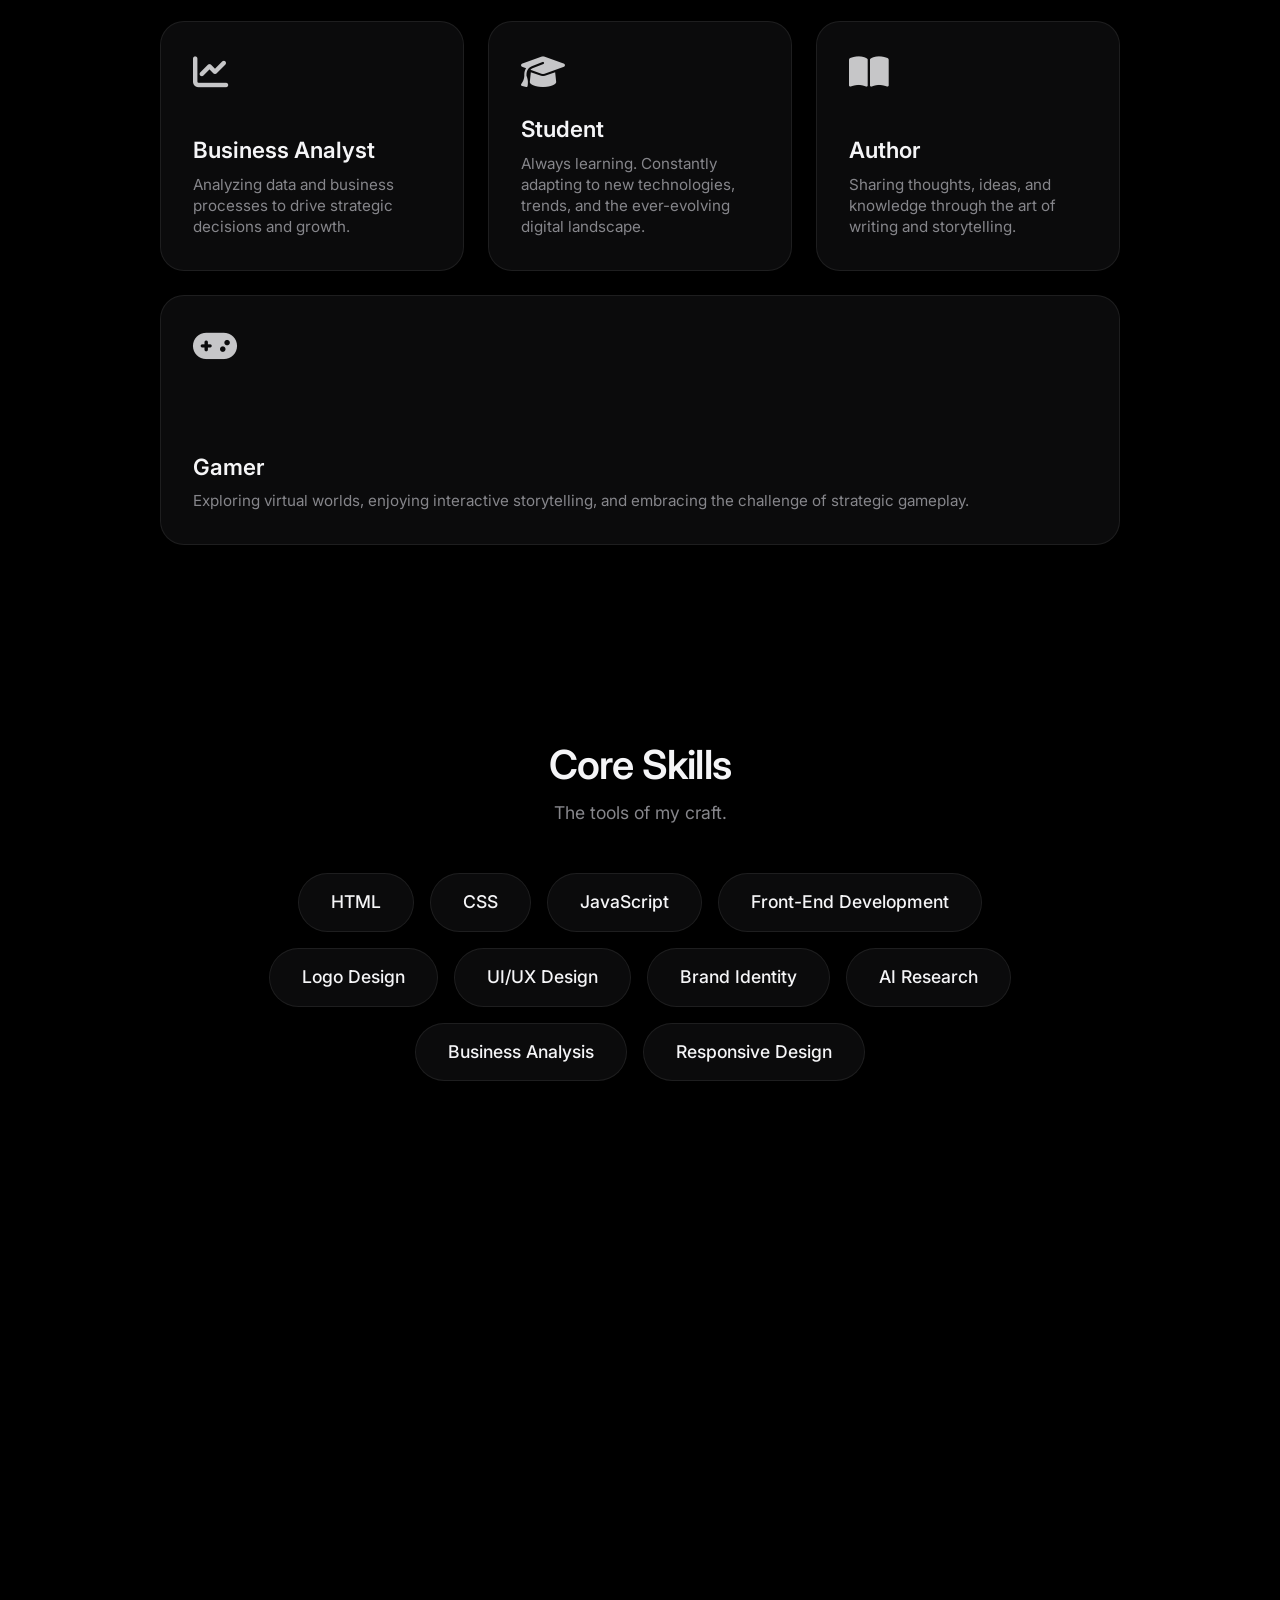
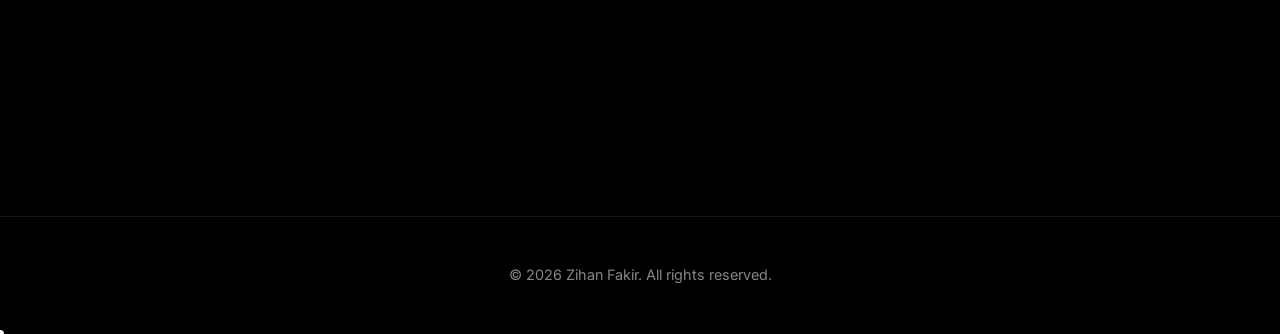
==== commit ba782179: "Ultra Load Speed: Remove backdrop-filter completely from mobile to fix severe GPU rendering lag that" ====
--- a/index.html
+++ b/index.html
@@ -60,7 +60,7 @@
     <link rel="preconnect" href="https://fonts.gstatic.com" crossorigin>
     <link rel="preconnect" href="https://cdnjs.cloudflare.com">
 
-    <link rel="stylesheet" href="style.css?v=14">
+    <link rel="stylesheet" href="style.css?v=15">
     <link rel="stylesheet" href="https://cdnjs.cloudflare.com/ajax/libs/font-awesome/6.5.2/css/all.min.css" media="print" onload="this.media='all'">
     <noscript><link rel="stylesheet" href="https://cdnjs.cloudflare.com/ajax/libs/font-awesome/6.5.2/css/all.min.css"></noscript>
     <link href="https://fonts.googleapis.com/css2?family=Inter:wght@300;400;500;600;700&display=swap" rel="stylesheet">
--- a/style.css
+++ b/style.css
@@ -643,8 +643,8 @@
     }
 
     .glass {
-        backdrop-filter: blur(12px) !important;
-        -webkit-backdrop-filter: blur(12px) !important;
+        backdrop-filter: none !important;
+        -webkit-backdrop-filter: none !important;
     }
     
     /* 3. Disable hover-state transitions to prevent accidental repaints on touch scroll */
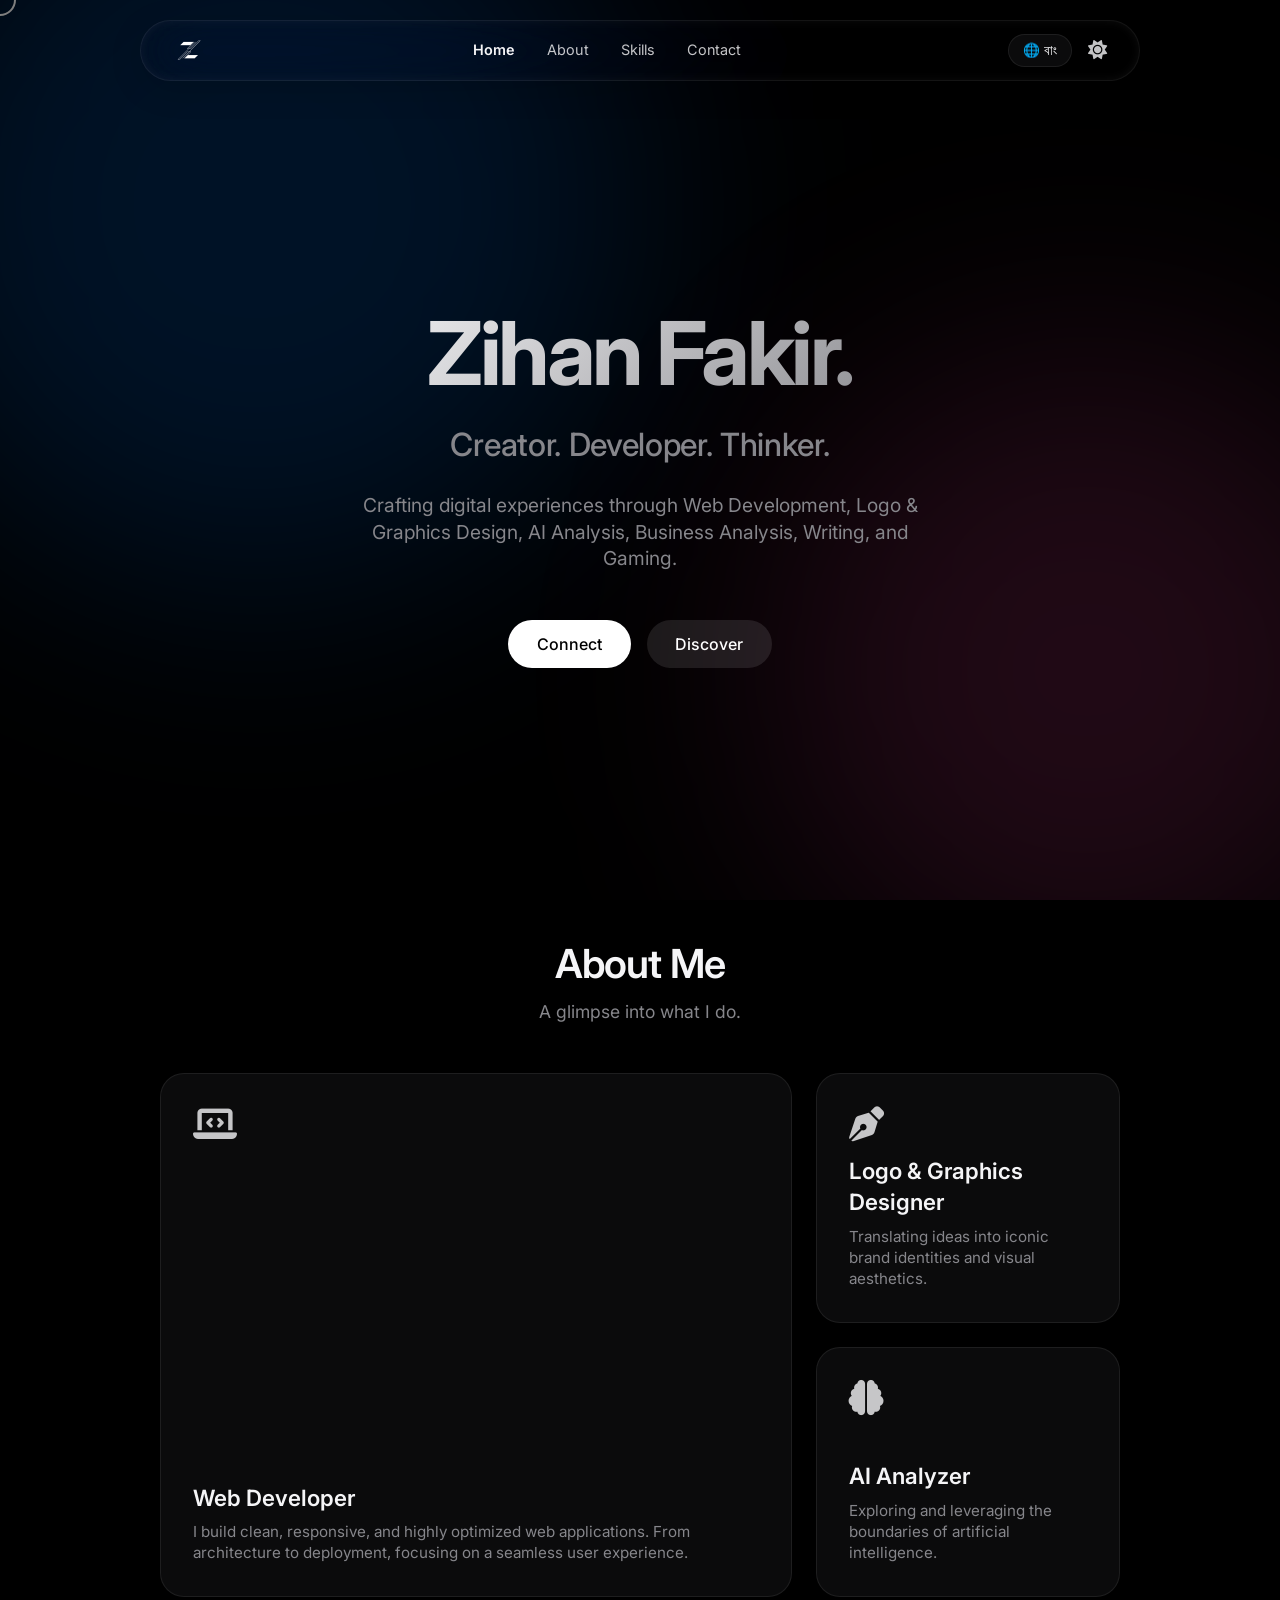
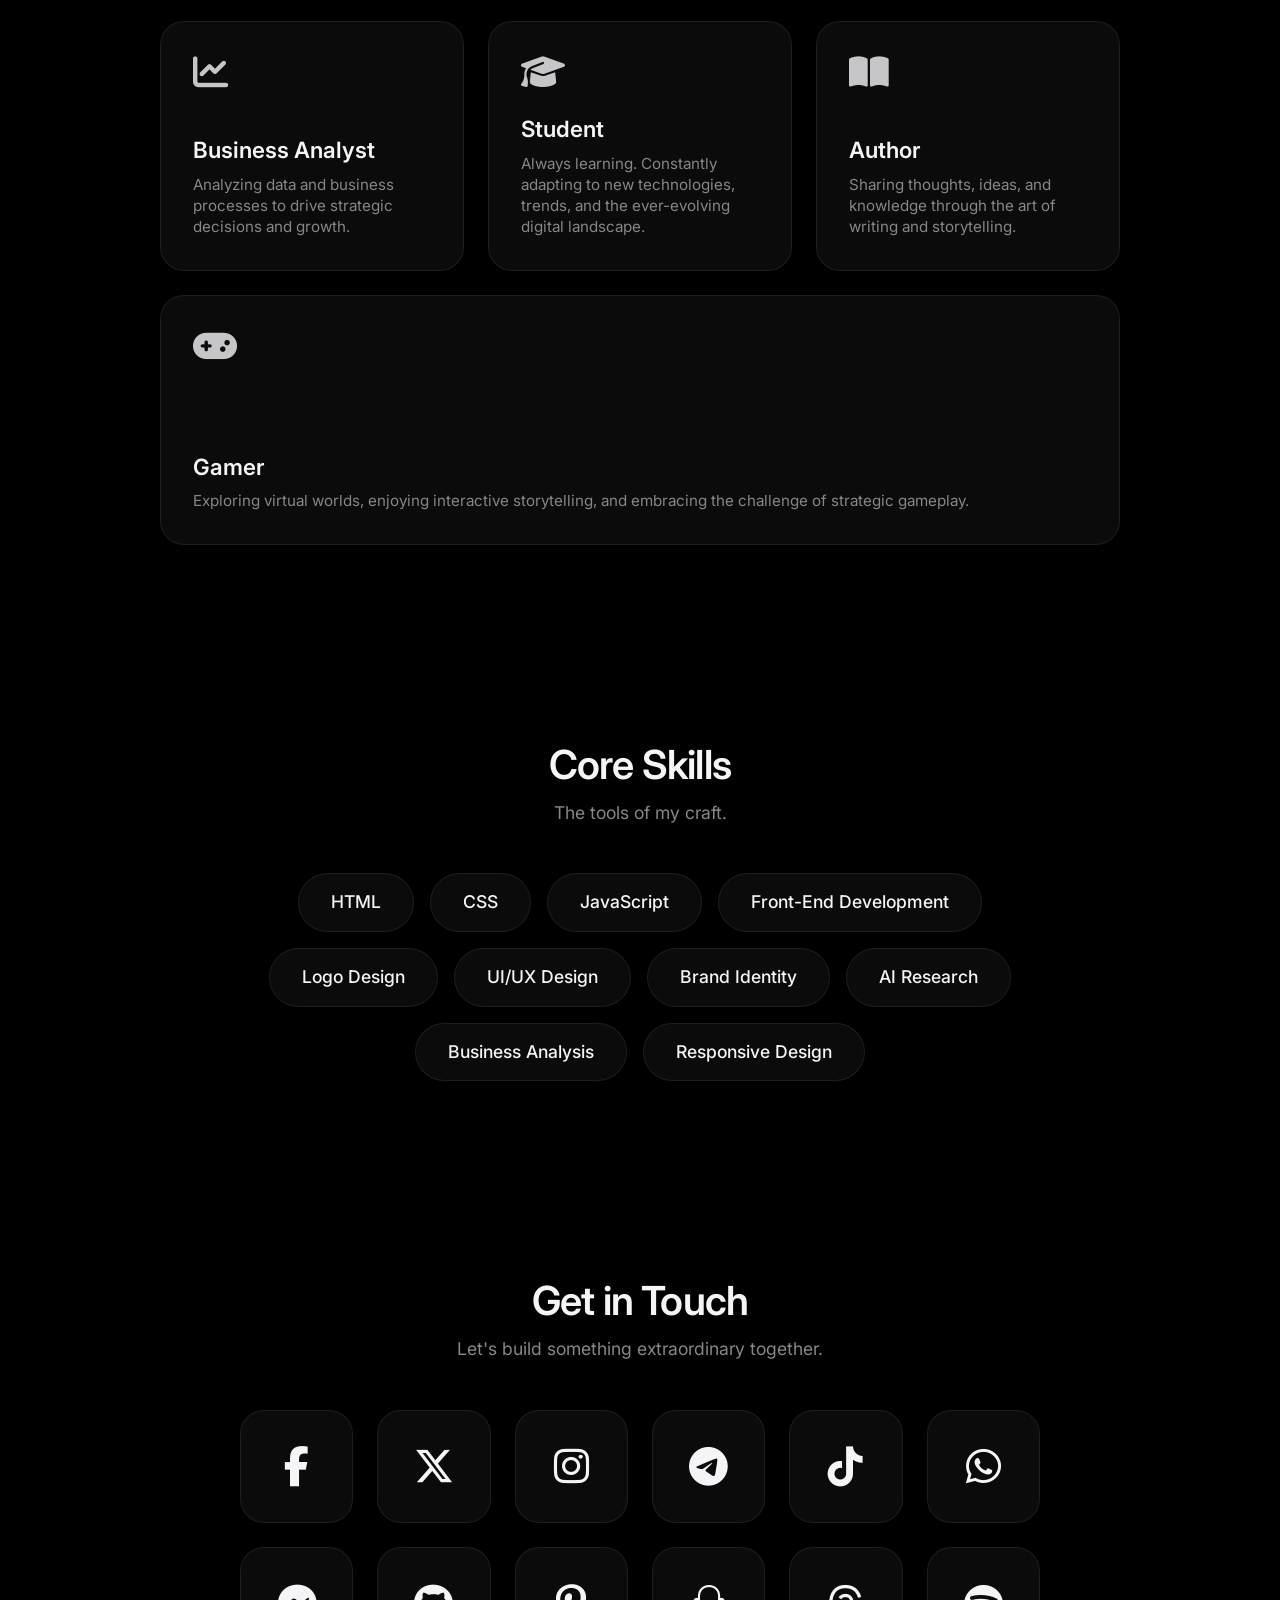
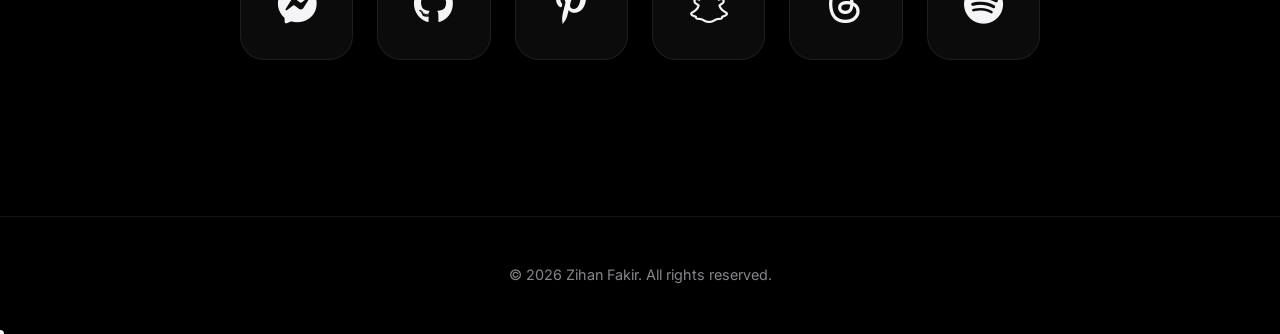
==== commit 314a3239: "Add Bangla portfolio version (bn.html) with language switcher in both EN and BN nav" ====
--- a/index.html
+++ b/index.html
@@ -60,7 +60,7 @@
     <link rel="preconnect" href="https://fonts.gstatic.com" crossorigin>
     <link rel="preconnect" href="https://cdnjs.cloudflare.com">
 
-    <link rel="stylesheet" href="style.css?v=15">
+    <link rel="stylesheet" href="style.css?v=16">
     <link rel="stylesheet" href="https://cdnjs.cloudflare.com/ajax/libs/font-awesome/6.5.2/css/all.min.css" media="print" onload="this.media='all'">
     <noscript><link rel="stylesheet" href="https://cdnjs.cloudflare.com/ajax/libs/font-awesome/6.5.2/css/all.min.css"></noscript>
     <link href="https://fonts.googleapis.com/css2?family=Inter:wght@300;400;500;600;700&display=swap" rel="stylesheet">
@@ -83,6 +83,7 @@
                 <a href="#contact">Contact</a>
             </div>
             <div class="nav-actions">
+                <a href="bn.html" class="lang-btn" title="বাংলায় দেখুন">🌐 বাং</a>
                 <button id="theme-toggle" class="icon-btn" aria-label="Toggle Theme">
                     <i class="fas fa-sun"></i>
                 </button>
--- a/style.css
+++ b/style.css
@@ -424,6 +424,29 @@
     color: var(--text-secondary);
     font-size: 0.9rem;
     border-top: 1px solid var(--glass-border);
+}
+
+/* Language Switcher Button */
+.lang-btn {
+    display: inline-flex;
+    align-items: center;
+    gap: 6px;
+    padding: 6px 14px;
+    border-radius: 20px;
+    border: 1px solid var(--glass-border);
+    background: var(--glass-bg);
+    color: var(--text-primary);
+    font-size: 0.85rem;
+    font-weight: 500;
+    text-decoration: none;
+    cursor: pointer;
+    transition: background 0.3s ease, transform 0.2s ease;
+    white-space: nowrap;
+}
+.lang-btn:hover {
+    background: var(--btn-primary-bg);
+    color: var(--btn-primary-text);
+    transform: scale(1.05);
 }
 
 /* God Level Smooth Load Animations */
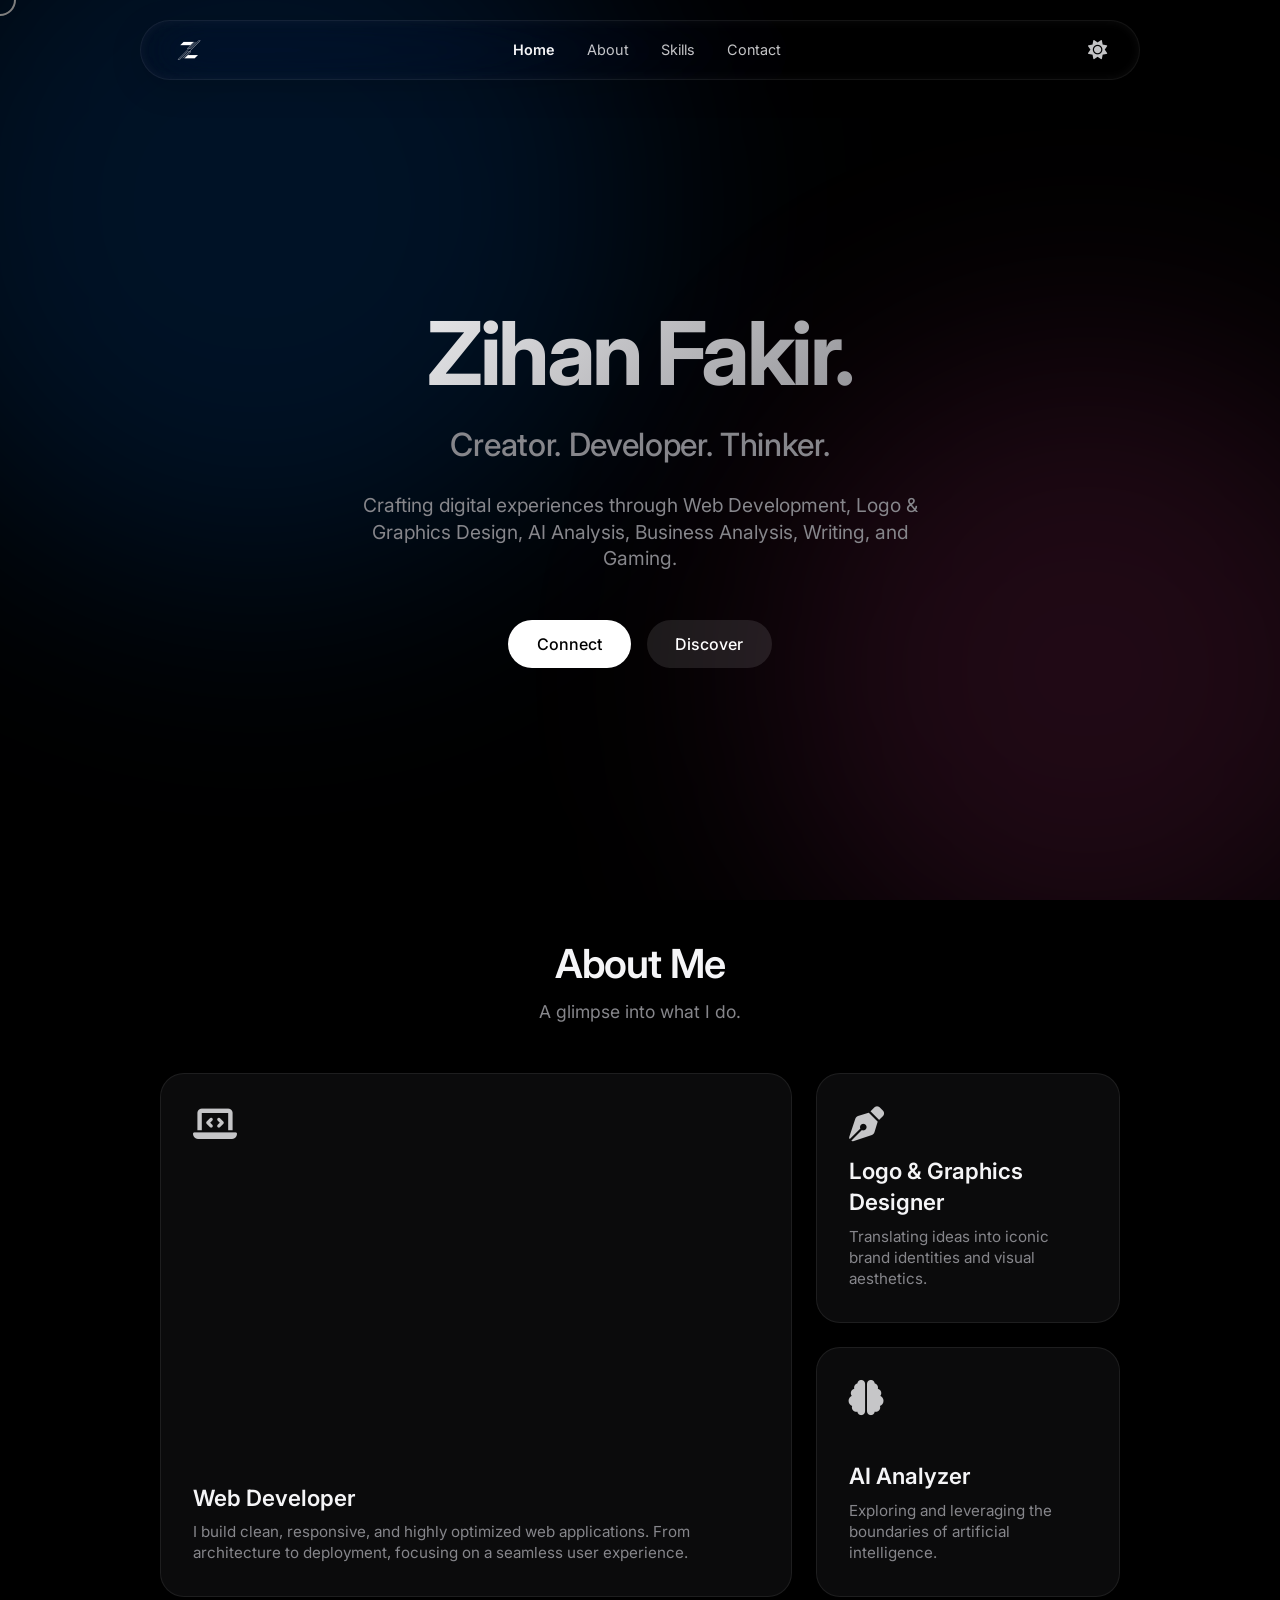
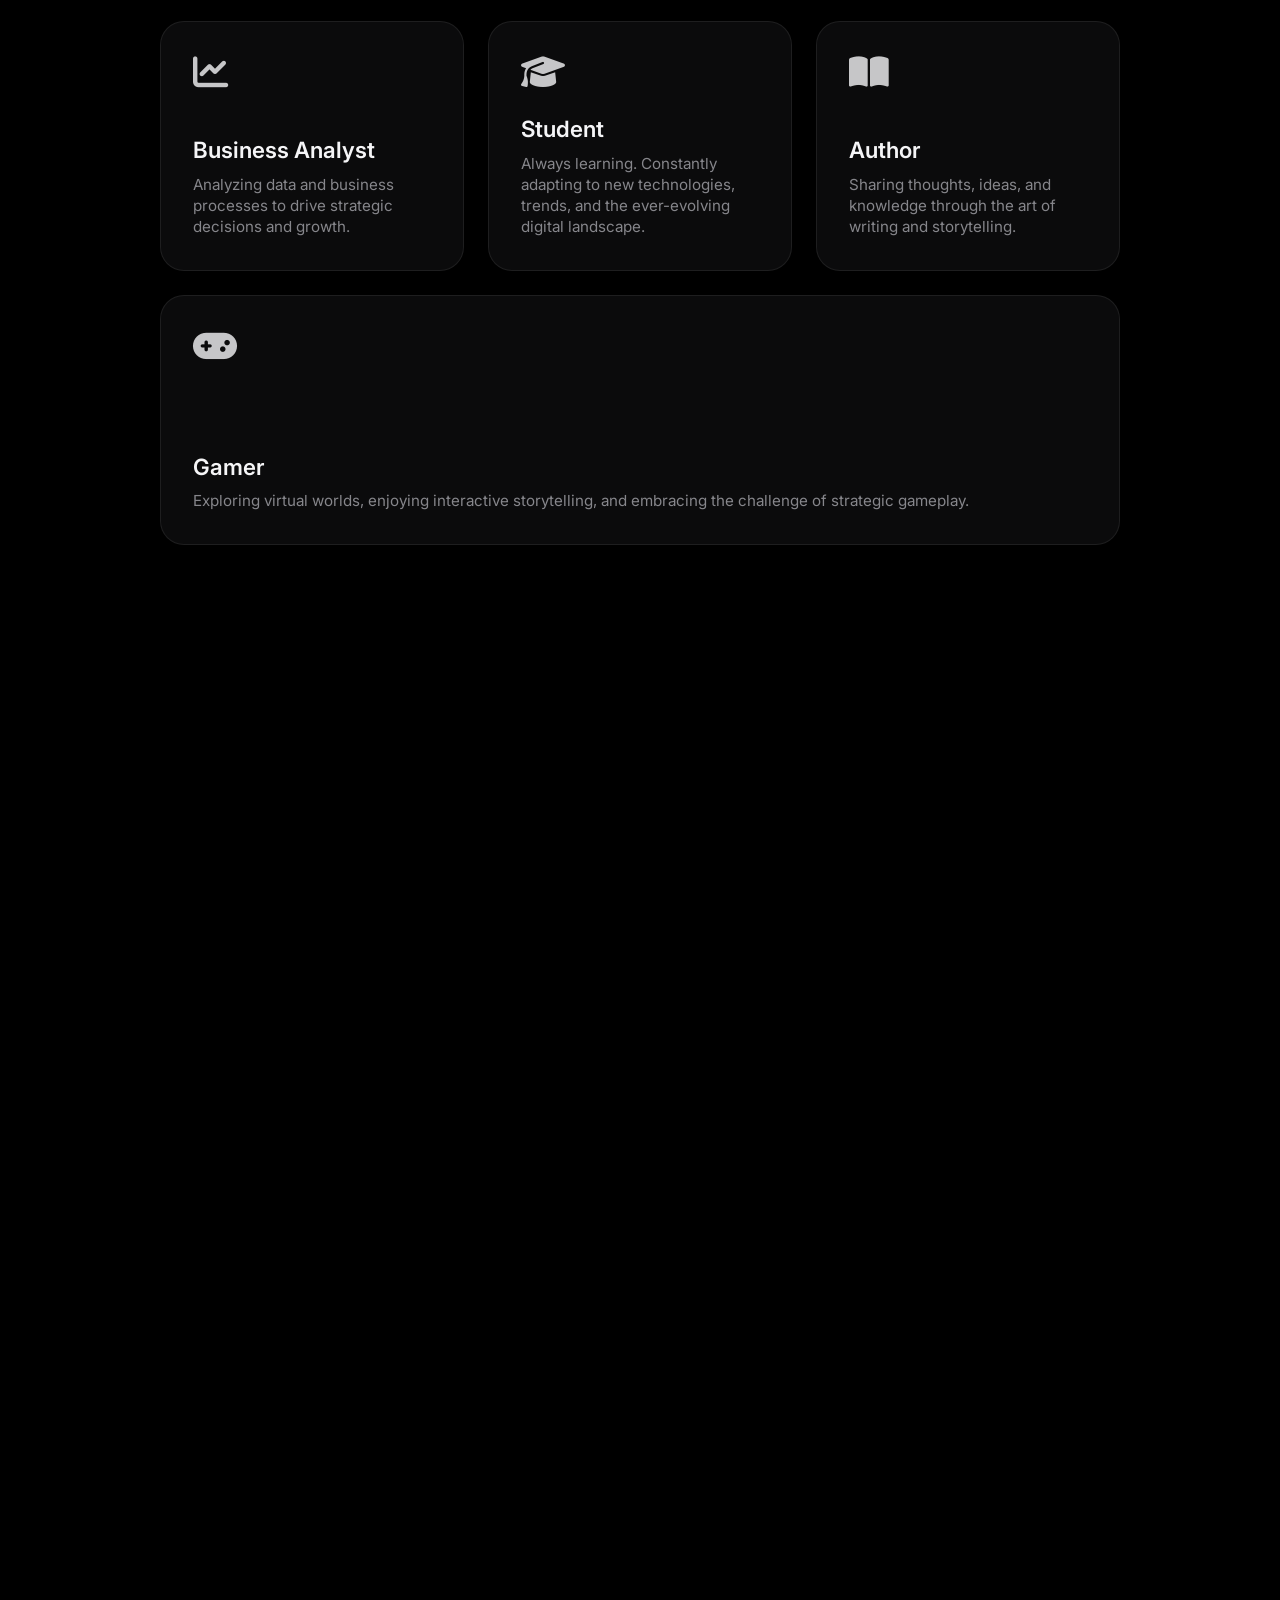
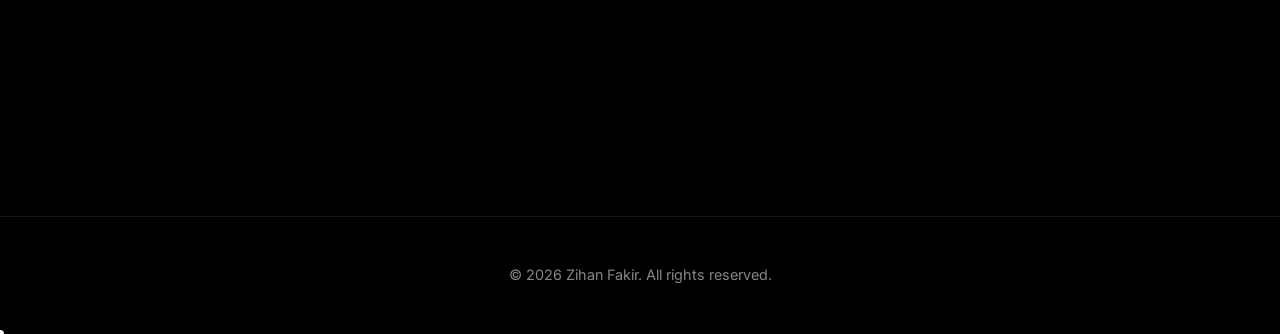
==== commit d16daf08: "Revert: Remove bn.html and lang-btn from main portfolio - restoring original state" ====
--- a/index.html
+++ b/index.html
@@ -60,7 +60,7 @@
     <link rel="preconnect" href="https://fonts.gstatic.com" crossorigin>
     <link rel="preconnect" href="https://cdnjs.cloudflare.com">
 
-    <link rel="stylesheet" href="style.css?v=16">
+    <link rel="stylesheet" href="style.css?v=15">
     <link rel="stylesheet" href="https://cdnjs.cloudflare.com/ajax/libs/font-awesome/6.5.2/css/all.min.css" media="print" onload="this.media='all'">
     <noscript><link rel="stylesheet" href="https://cdnjs.cloudflare.com/ajax/libs/font-awesome/6.5.2/css/all.min.css"></noscript>
     <link href="https://fonts.googleapis.com/css2?family=Inter:wght@300;400;500;600;700&display=swap" rel="stylesheet">
@@ -83,7 +83,6 @@
                 <a href="#contact">Contact</a>
             </div>
             <div class="nav-actions">
-                <a href="bn.html" class="lang-btn" title="বাংলায় দেখুন">🌐 বাং</a>
                 <button id="theme-toggle" class="icon-btn" aria-label="Toggle Theme">
                     <i class="fas fa-sun"></i>
                 </button>
--- a/style.css
+++ b/style.css
@@ -424,29 +424,6 @@
     color: var(--text-secondary);
     font-size: 0.9rem;
     border-top: 1px solid var(--glass-border);
-}
-
-/* Language Switcher Button */
-.lang-btn {
-    display: inline-flex;
-    align-items: center;
-    gap: 6px;
-    padding: 6px 14px;
-    border-radius: 20px;
-    border: 1px solid var(--glass-border);
-    background: var(--glass-bg);
-    color: var(--text-primary);
-    font-size: 0.85rem;
-    font-weight: 500;
-    text-decoration: none;
-    cursor: pointer;
-    transition: background 0.3s ease, transform 0.2s ease;
-    white-space: nowrap;
-}
-.lang-btn:hover {
-    background: var(--btn-primary-bg);
-    color: var(--btn-primary-text);
-    transform: scale(1.05);
 }
 
 /* God Level Smooth Load Animations */
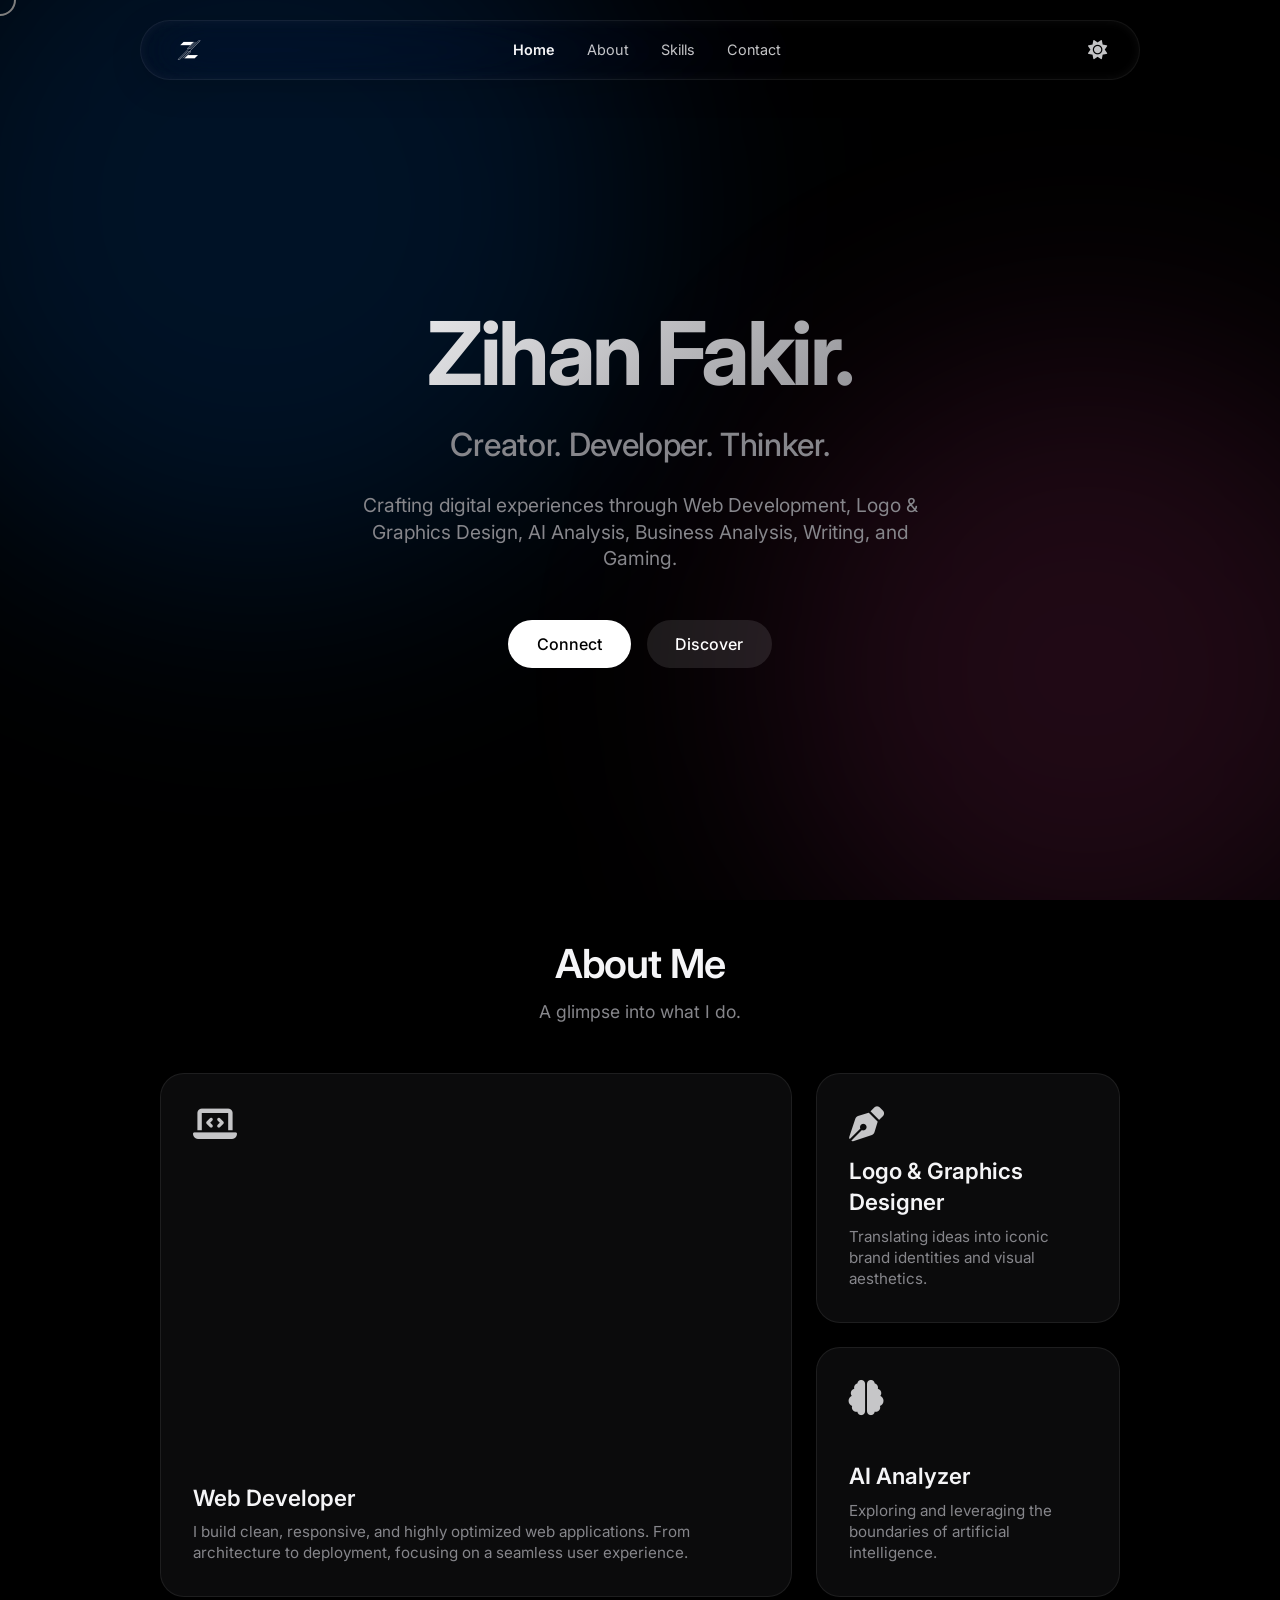
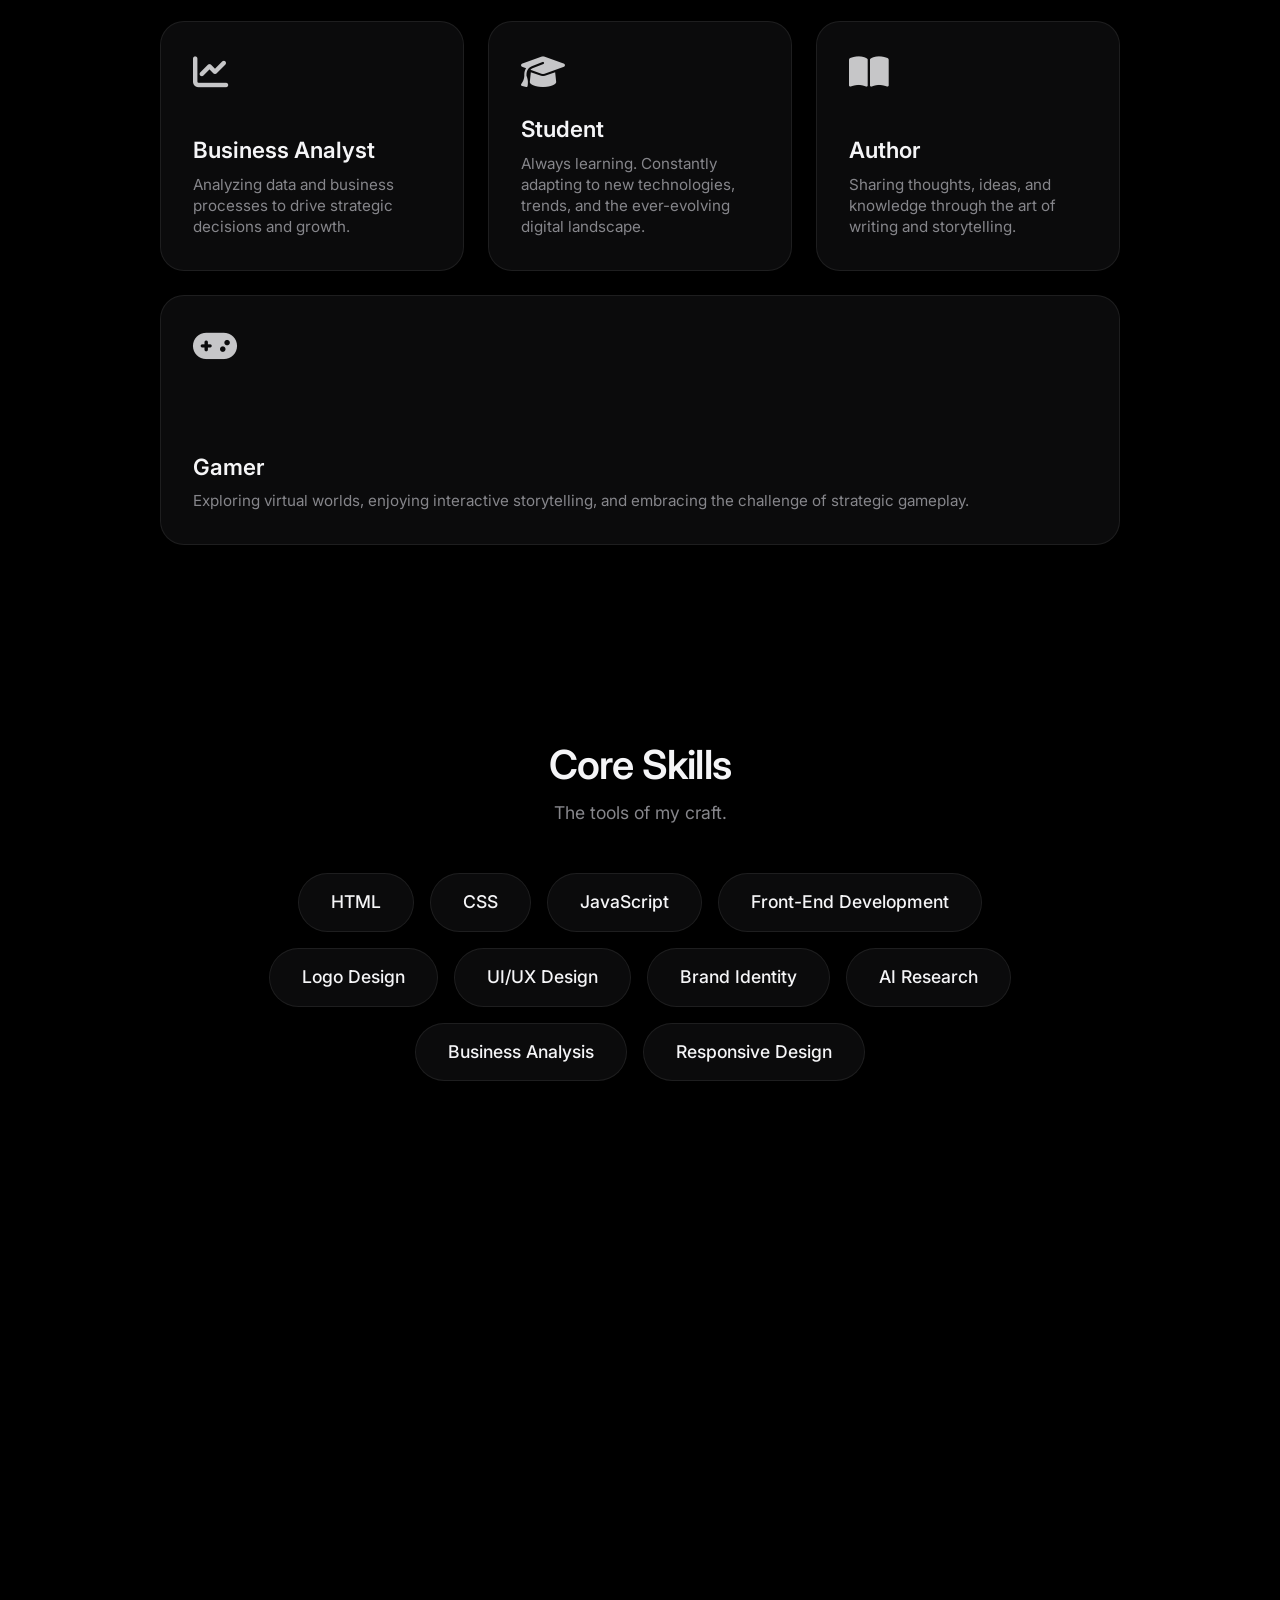
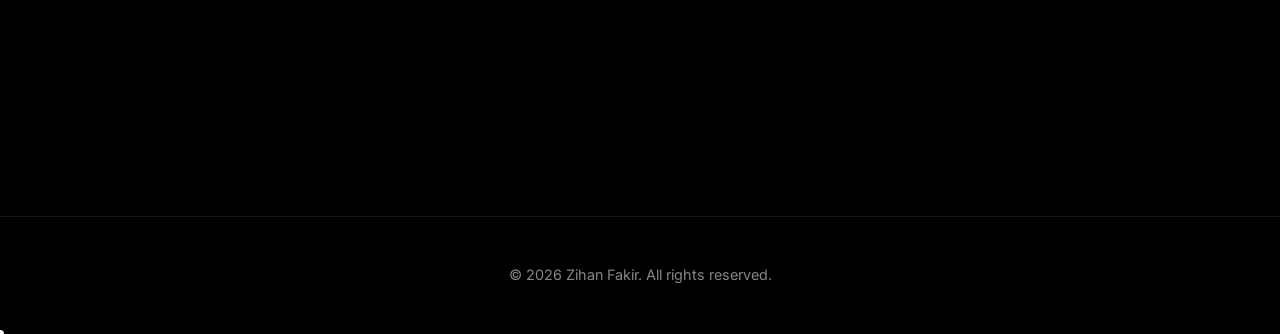
==== commit e8c35d35: "SEO: Update Schema.org sameAs to include all social media profiles" ====
--- a/index.html
+++ b/index.html
@@ -41,7 +41,11 @@
         "https://instagram.com/zihanfakir",
         "https://github.com/zihanfakir",
         "https://snapchat.com/add/zihanfakir",
-        "https://threads.net/@zihanfakir"
+        "https://threads.net/@zihanfakir",
+        "https://tiktok.com/@zihanfakir",
+        "https://pinterest.com/zihanfakir",
+        "https://open.spotify.com/user/31cboxbn6rh4detgourruq4pz3ty",
+        "https://t.me/zihanfakir"
       ],
       "jobTitle": "Web Developer, Logo Designer, Author & Gamer",
       "worksFor": {
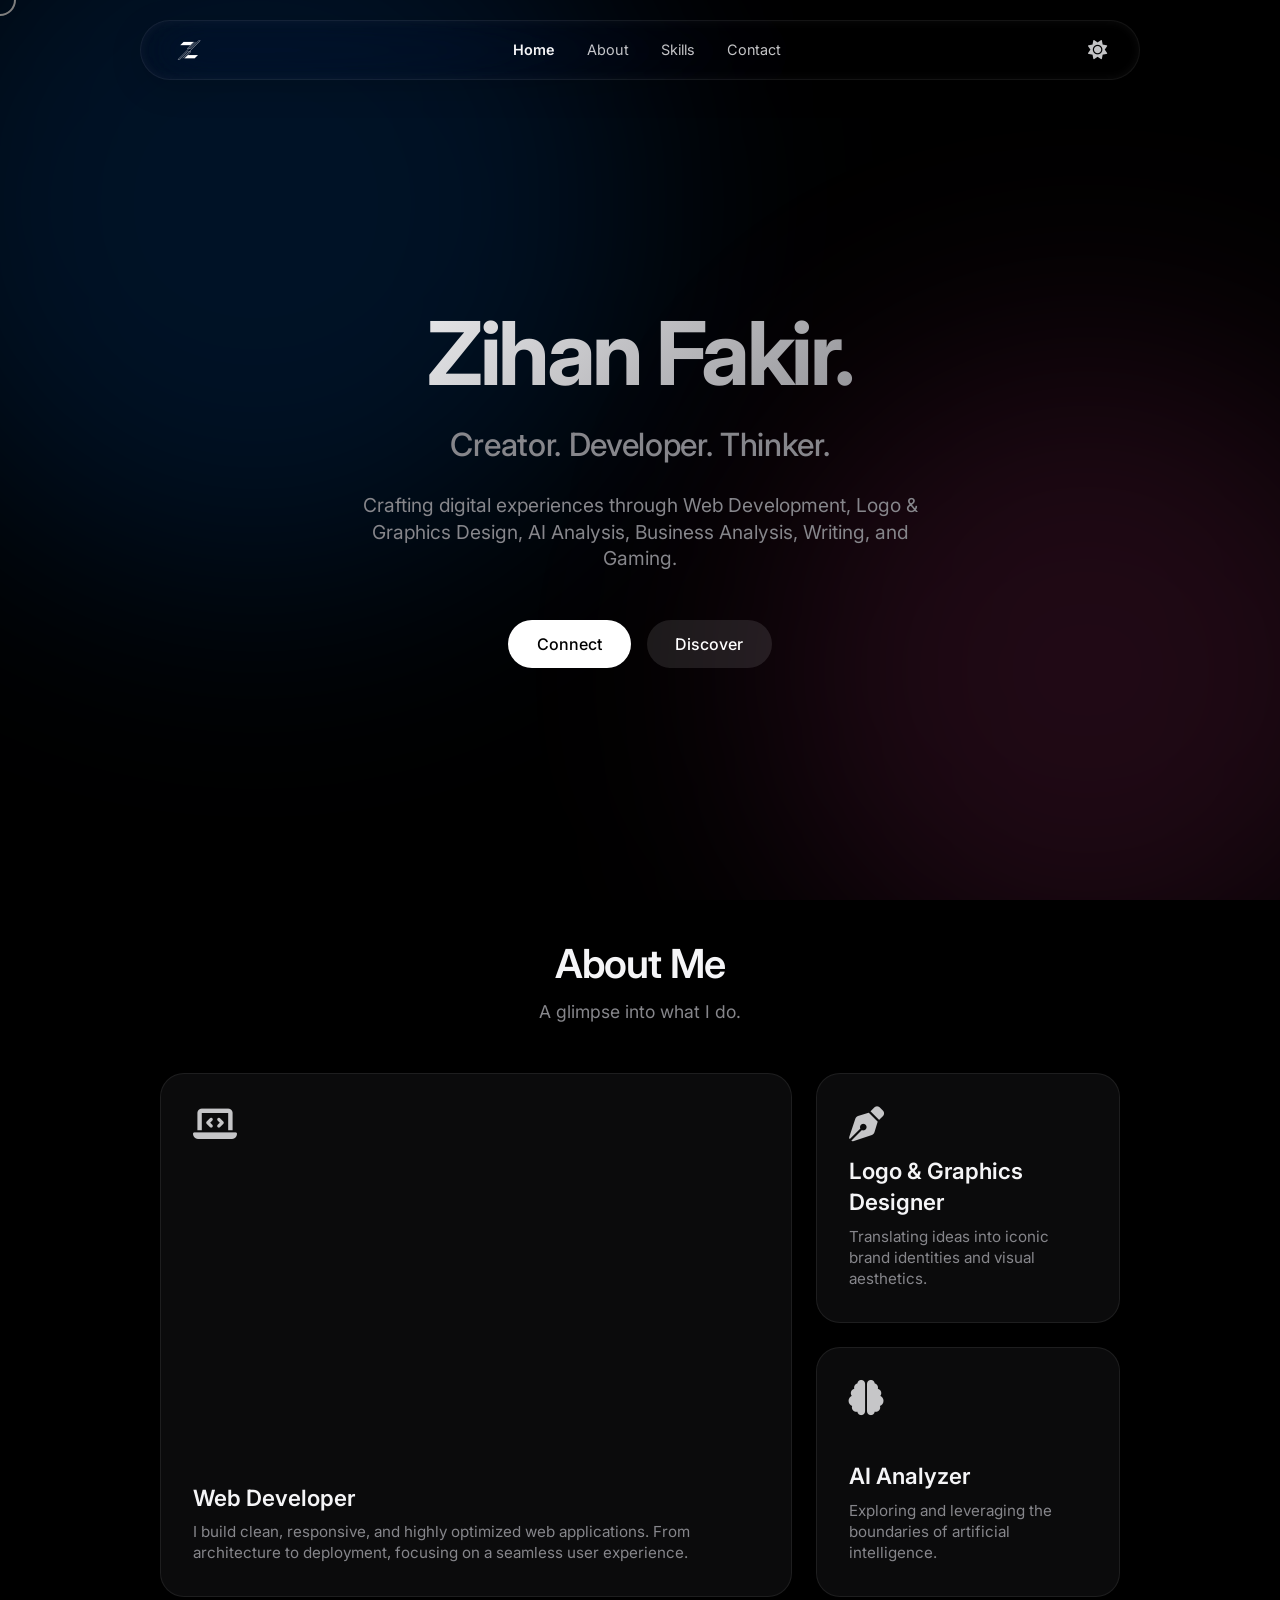
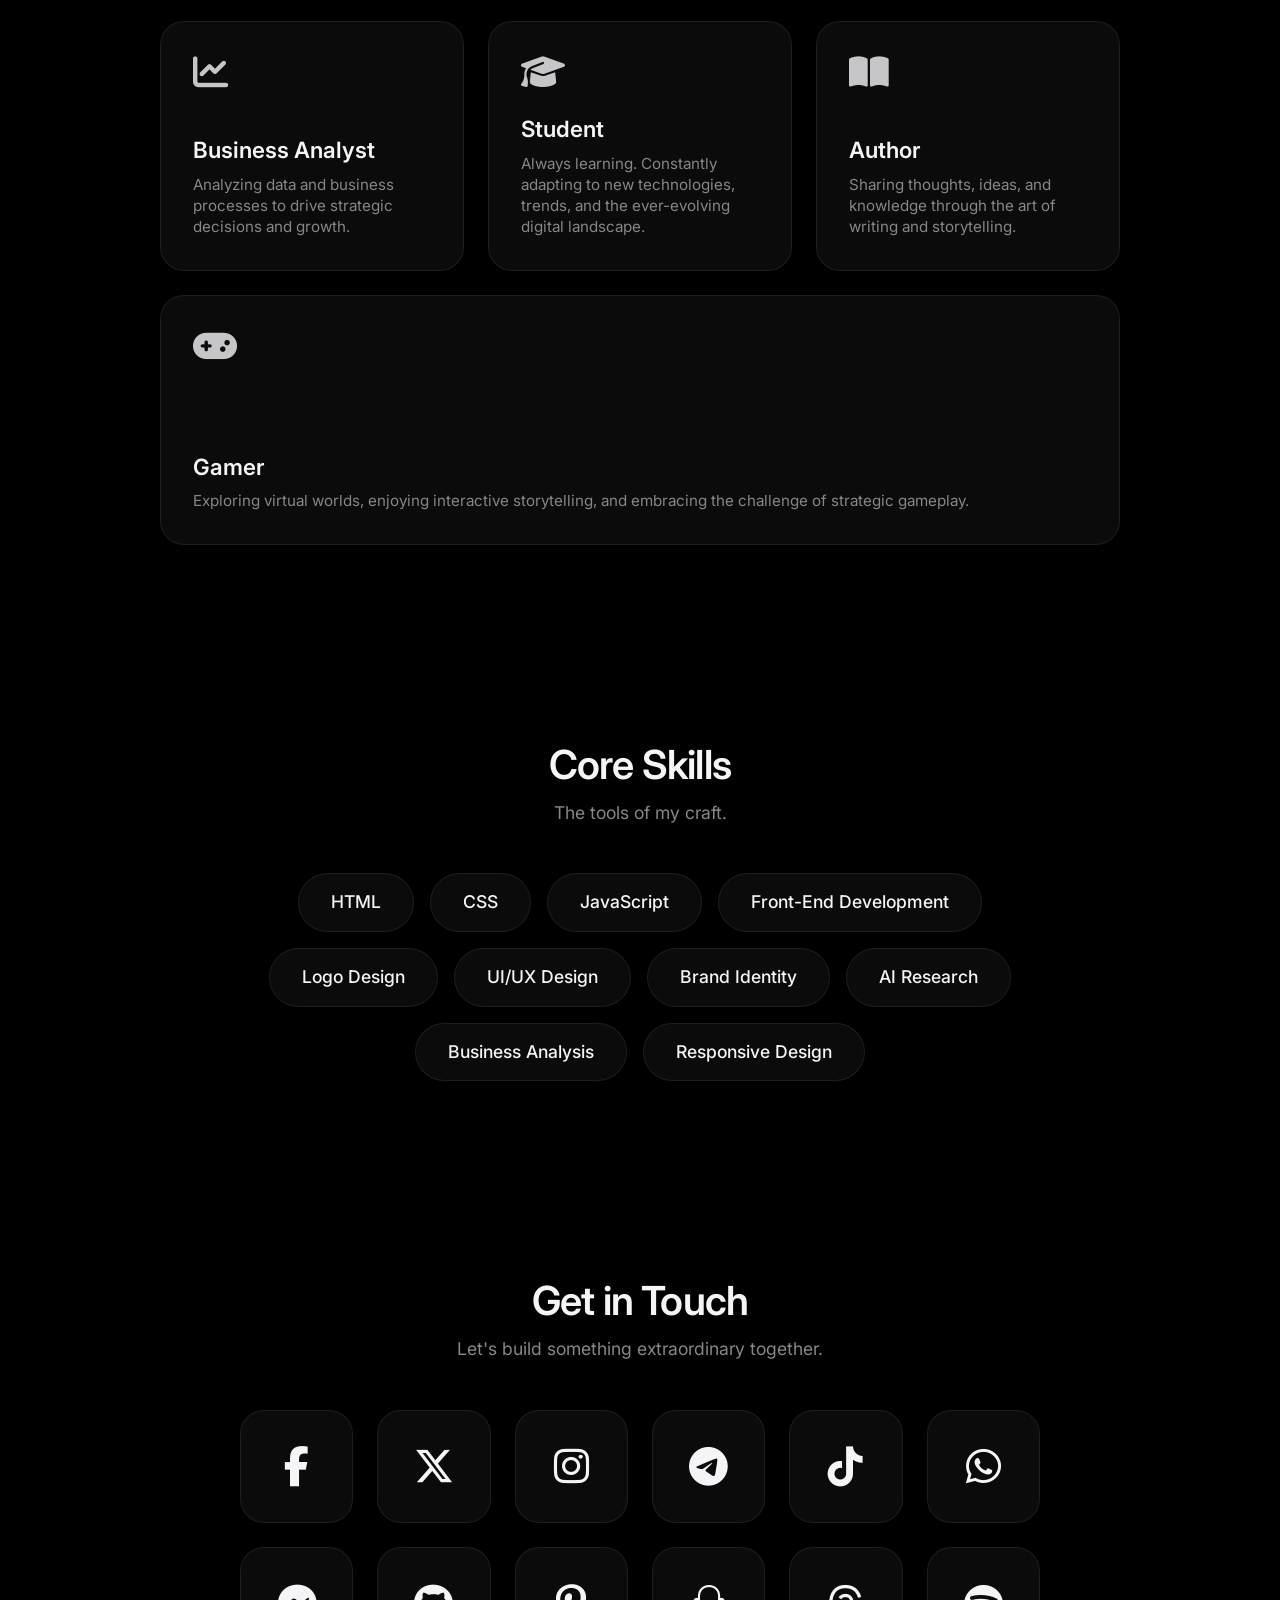
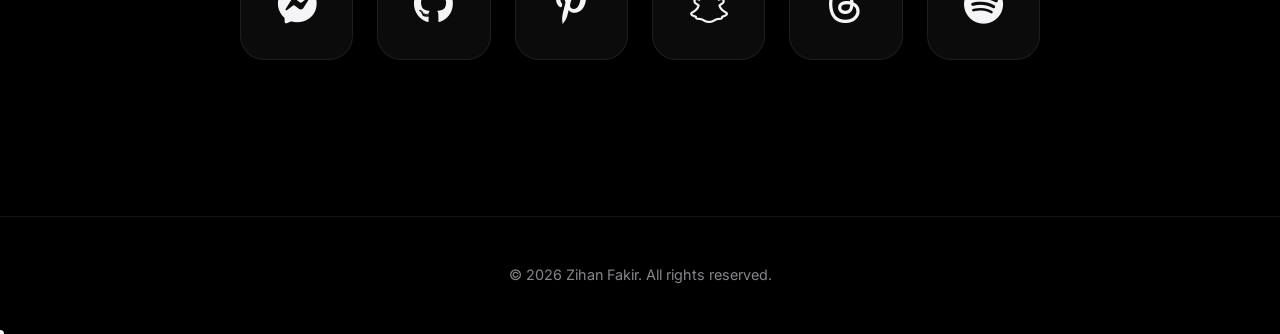
==== commit 391934c0: "Update SEO hreflang tags for Arabic & Bangla versions" ====
--- a/index.html
+++ b/index.html
@@ -7,6 +7,12 @@
     <meta name="keywords" content="Zihan Fakir, জিহান ফকির, Web Developer, Logo Designer, AI Analyzer, Business Analyst, Author, Gamer, Graphics Designer, Zihan Fakir Portfolio">
     <meta name="author" content="Zihan Fakir">
     <link rel="canonical" href="https://zihanfakir.pro.bd/">
+    
+    <!-- Language Alternates for SEO -->
+    <link rel="alternate" hreflang="ar" href="https://zihanfakir.ami.bd/">
+    <link rel="alternate" hreflang="en" href="https://zihanfakir.pro.bd/">
+    <link rel="alternate" hreflang="bn" href="https://জিহান.পাতা.বাংলা/">
+    <link rel="alternate" hreflang="x-default" href="https://zihanfakir.pro.bd/">
     <meta name="theme-color" content="#000000">
     
     <!-- Open Graph / Facebook / WhatsApp -->
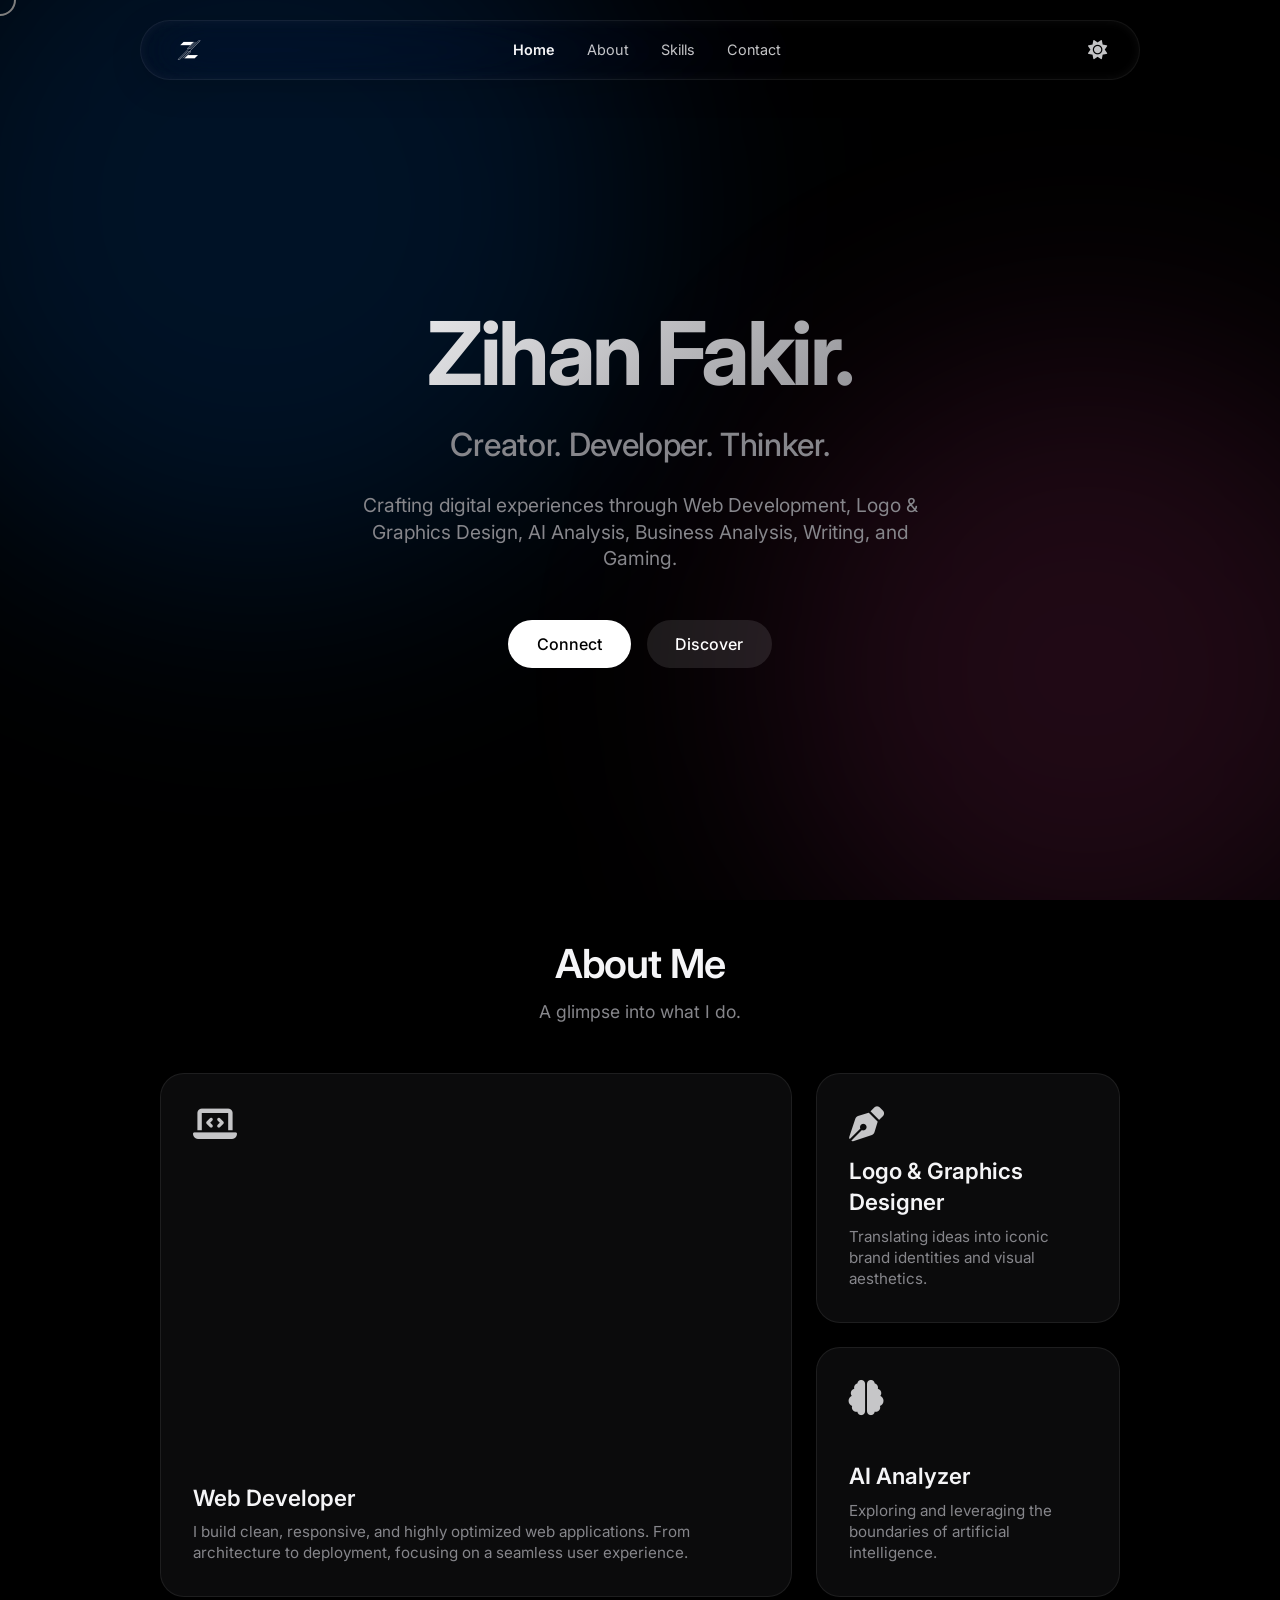
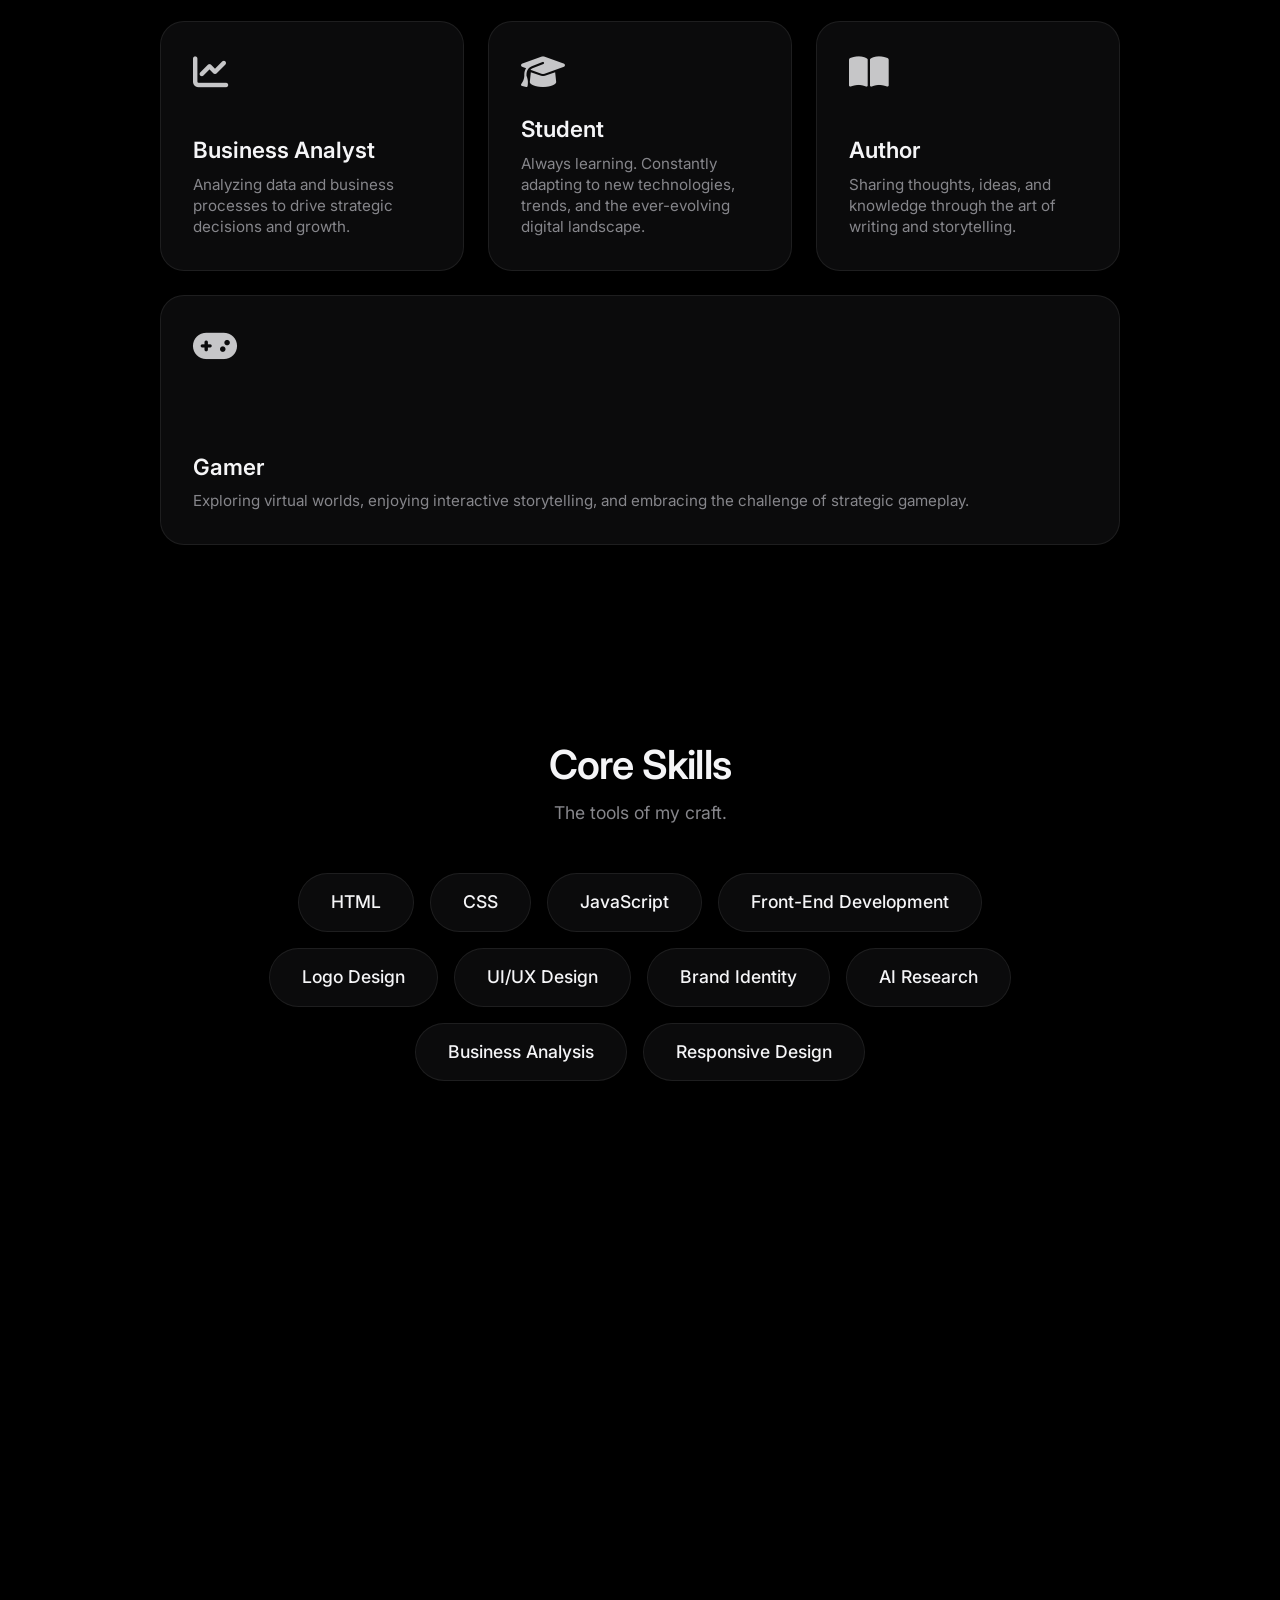
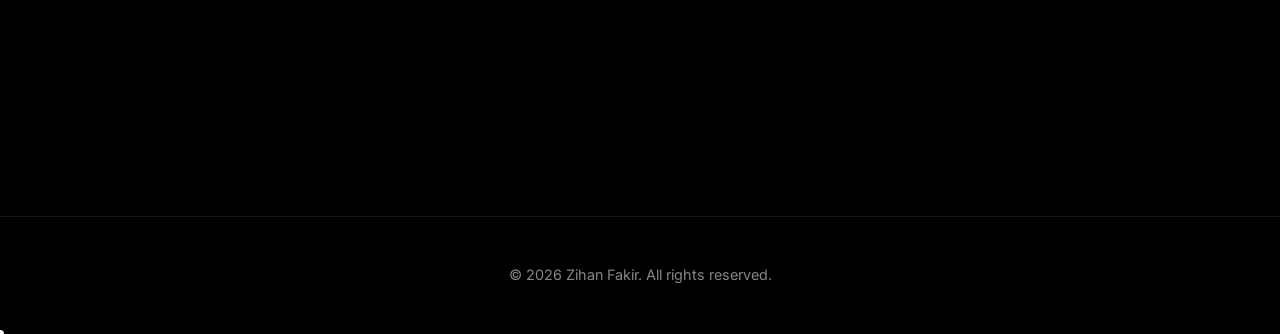
==== commit 5dc6f79b: "Remove legacy Arabic hreflang" ====
--- a/index.html
+++ b/index.html
@@ -9,7 +9,7 @@
     <link rel="canonical" href="https://zihanfakir.pro.bd/">
     
     <!-- Language Alternates for SEO -->
-    <link rel="alternate" hreflang="ar" href="https://zihanfakir.ami.bd/">
+    
     <link rel="alternate" hreflang="en" href="https://zihanfakir.pro.bd/">
     <link rel="alternate" hreflang="bn" href="https://জিহান.পাতা.বাংলা/">
     <link rel="alternate" hreflang="x-default" href="https://zihanfakir.pro.bd/">
